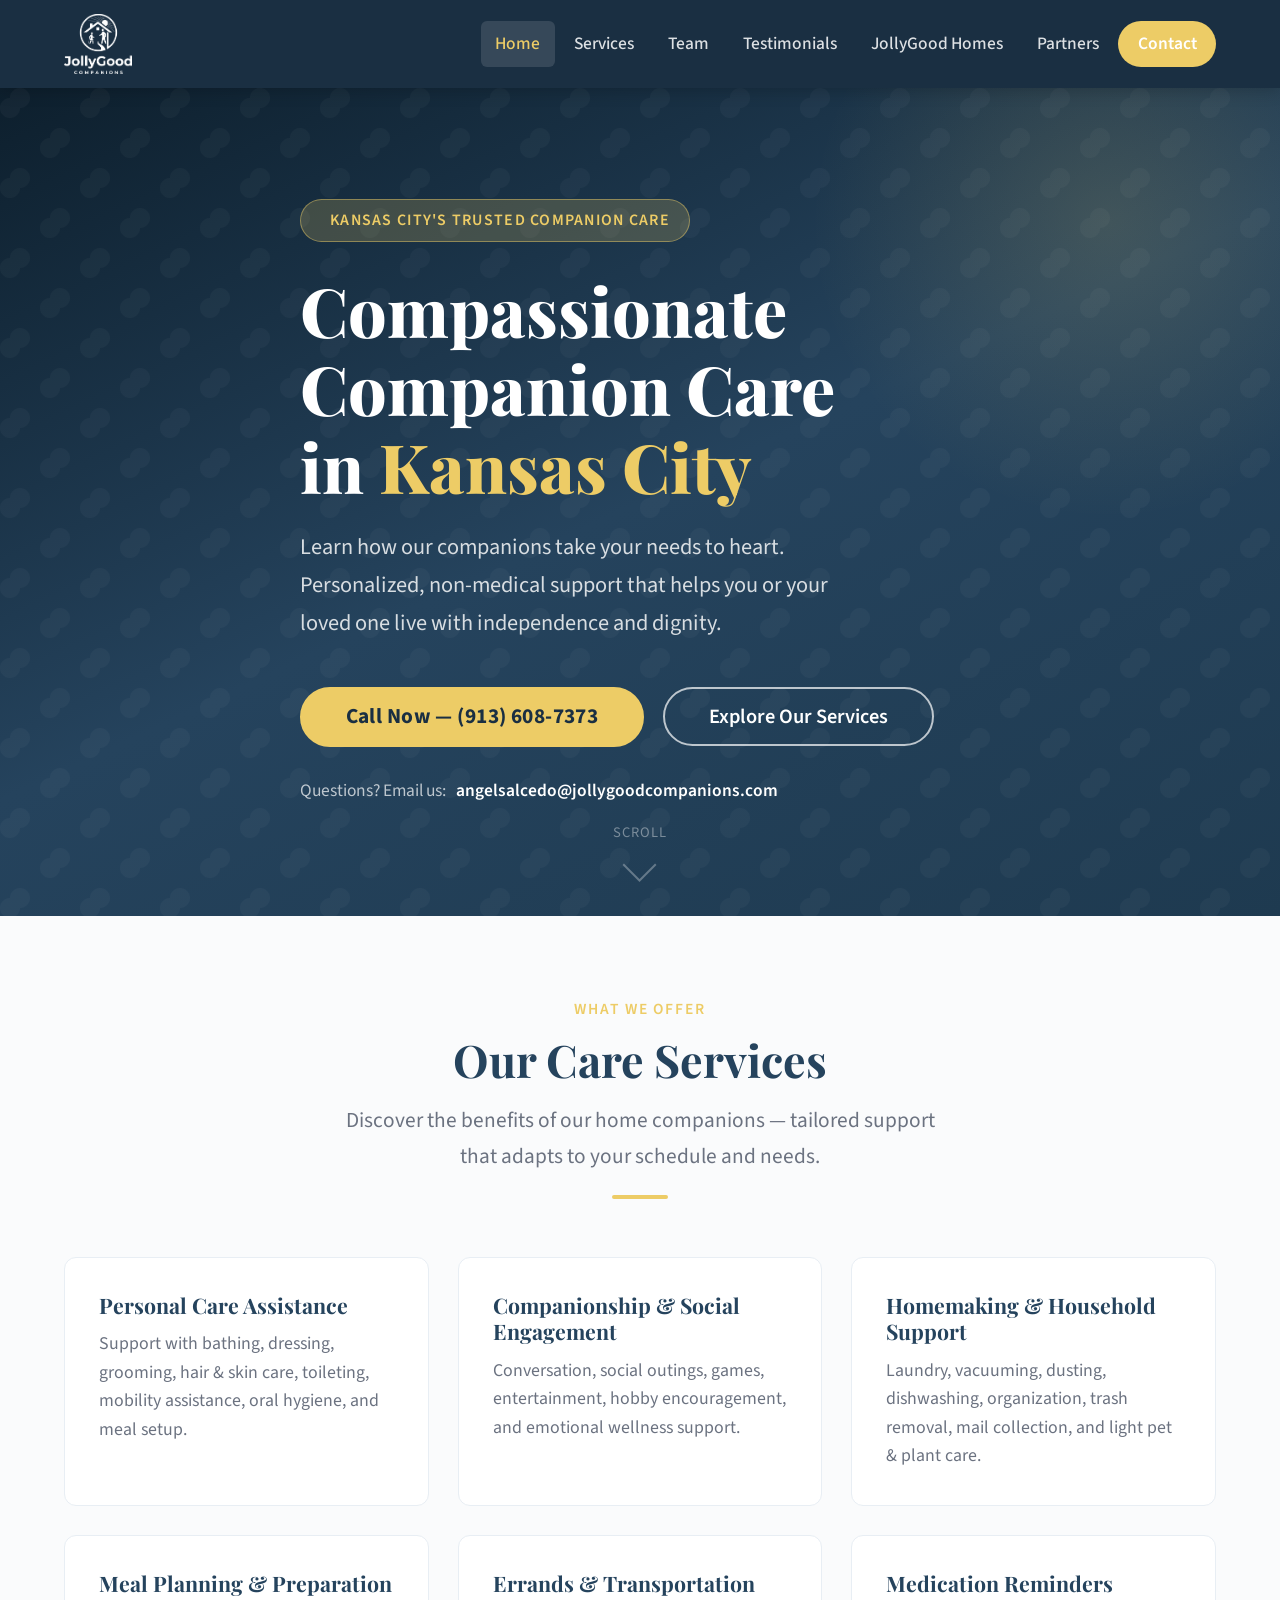
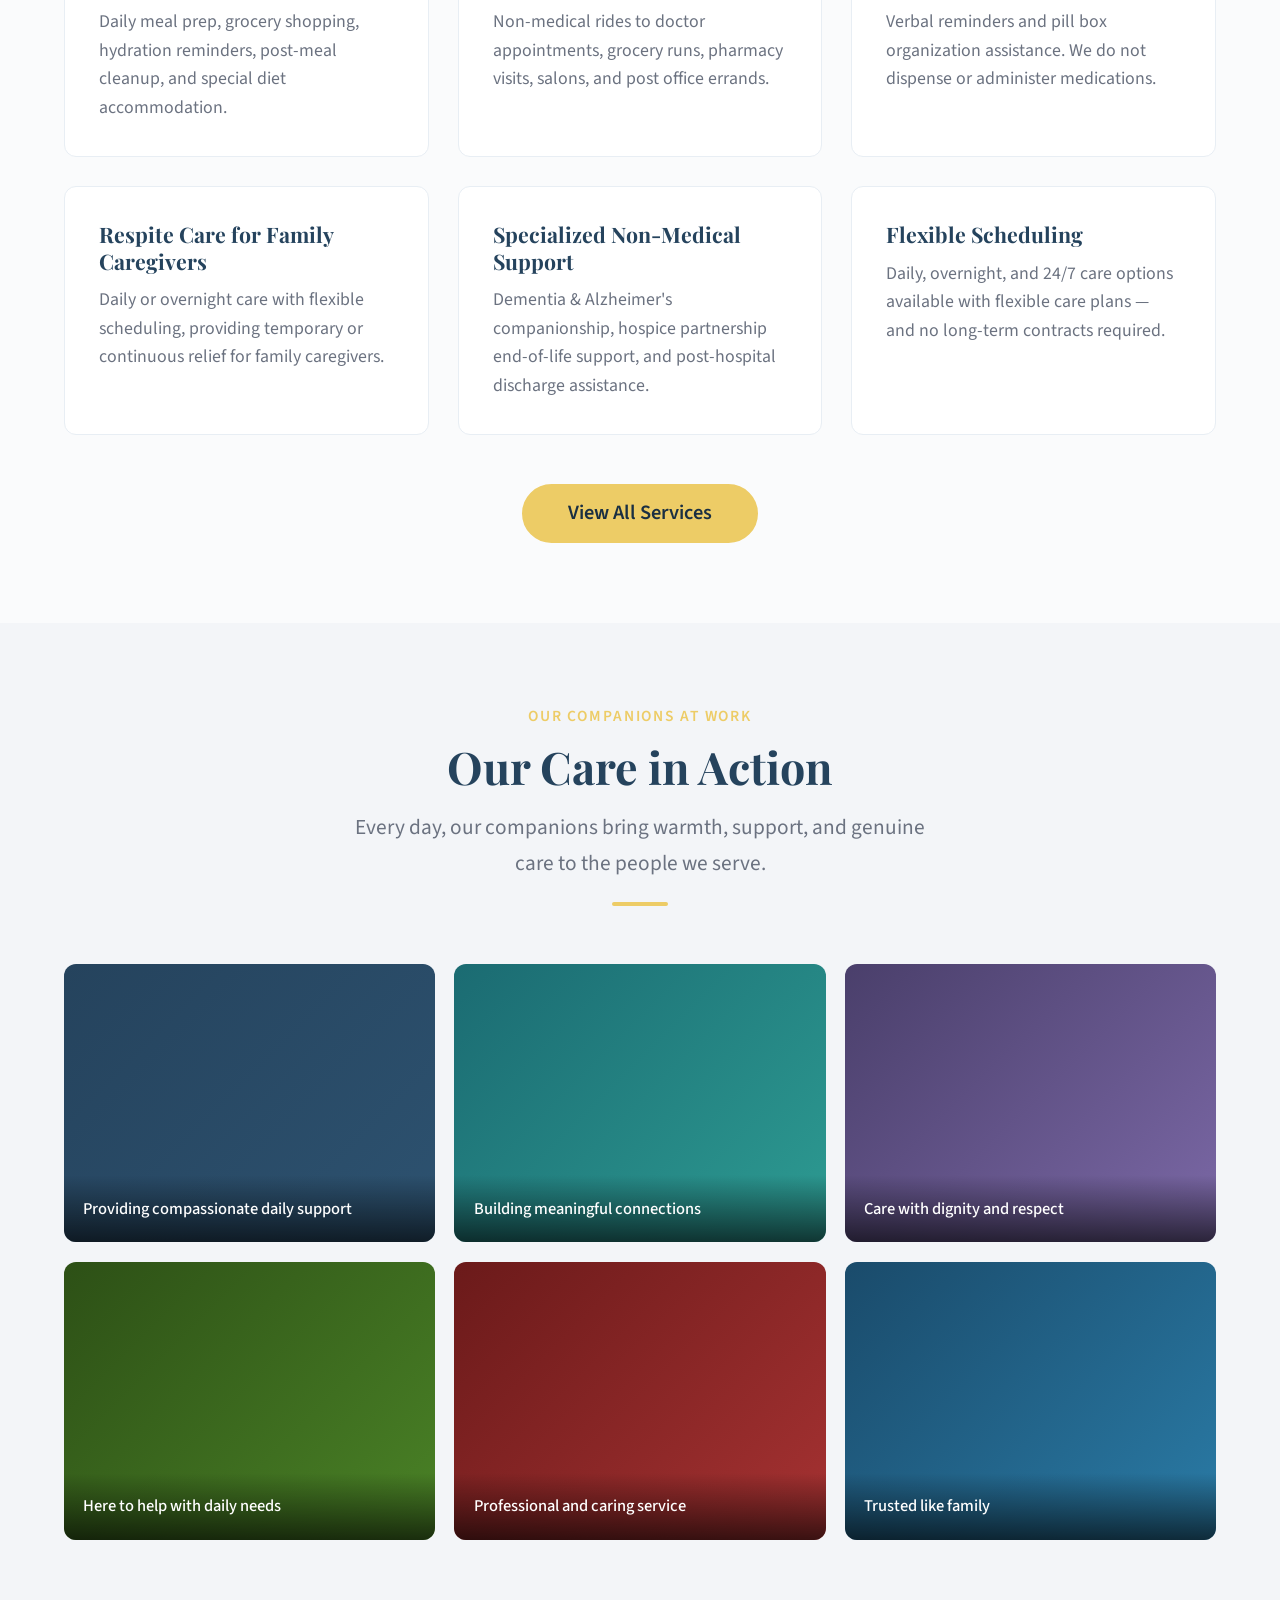
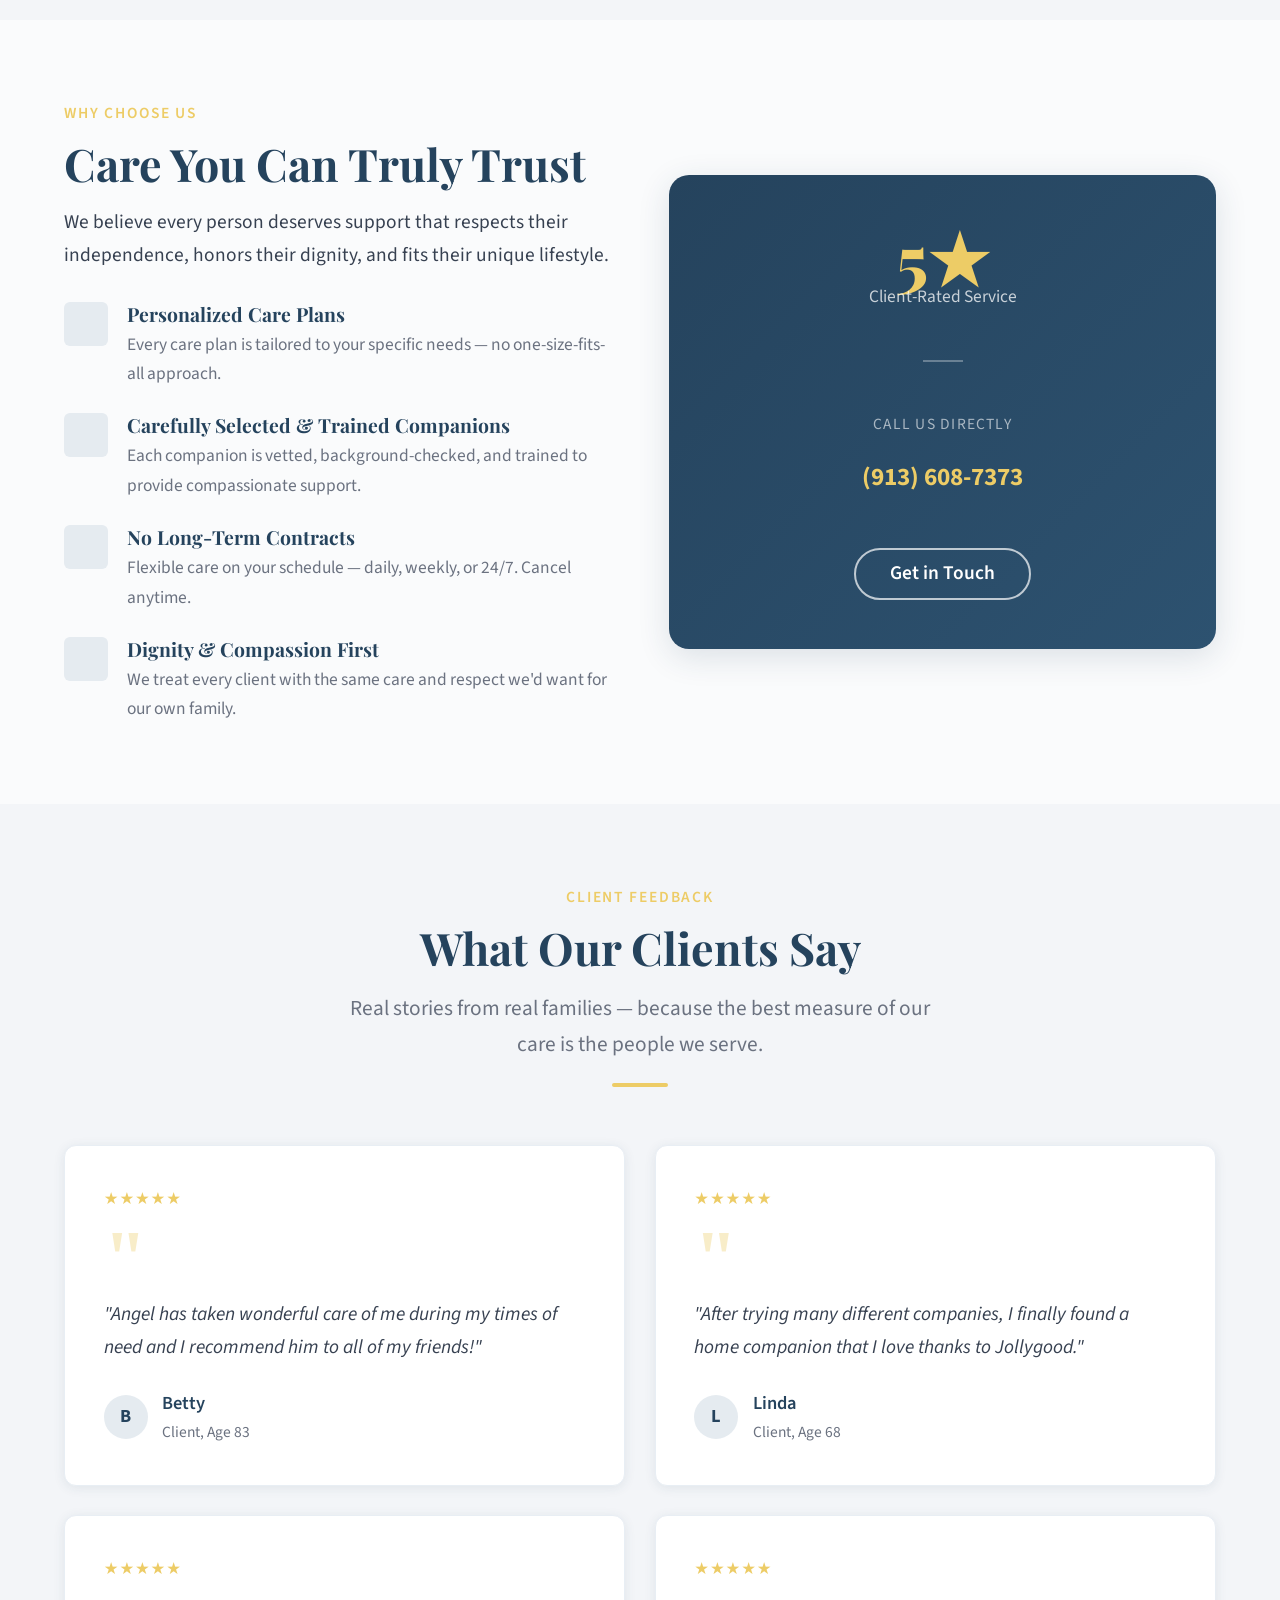
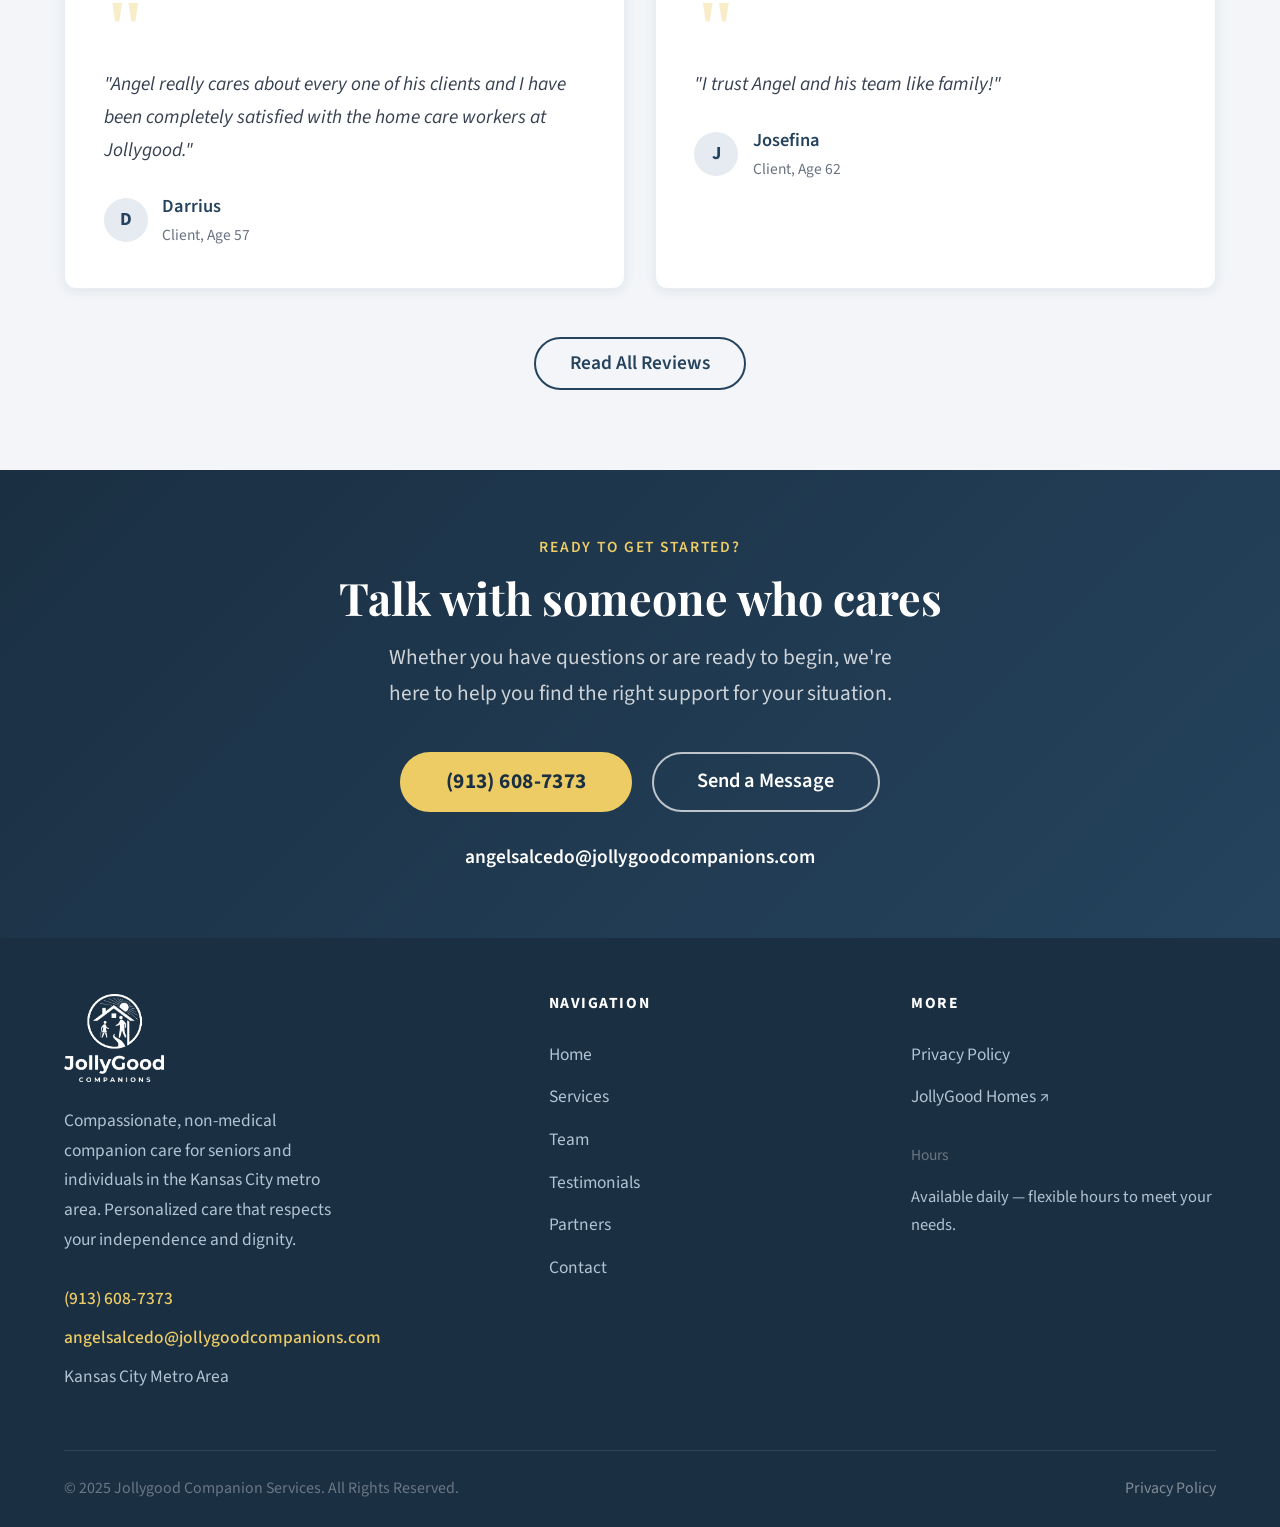
==== index.html @ 103e3adc "Initial website launch Complete static site rebuild for jollygoodcompanions.com - 9 HTML pages (Home" ====
<!DOCTYPE html>
<html lang="en">
<head>
  <meta charset="UTF-8" />
  <meta name="viewport" content="width=device-width, initial-scale=1.0" />
  <title>Jollygood Companions — Compassionate Companion Care in Kansas City</title>
  <meta name="description" content="Jollygood Companions provides compassionate, non-medical companion care services for seniors and individuals in Kansas City. Personal care, companionship, homemaking, transportation, and more." />

  <!-- Favicon -->
  <link rel="icon" href="images/icon.png" type="image/png" />

  <!-- Google Fonts -->
  <link rel="preconnect" href="https://fonts.googleapis.com" />
  <link rel="preconnect" href="https://fonts.gstatic.com" crossorigin />
  <link href="https://fonts.googleapis.com/css2?family=Playfair+Display:wght@600;700;800&family=Source+Sans+3:wght@400;500;600&display=swap" rel="stylesheet" />

  <!-- Global CSS -->
  <link rel="stylesheet" href="css/global.css" />

  <style>
    /* ---- Homepage-specific styles ---- */

    /* Hero */
    .home-hero {
      position: relative;
      min-height: 92vh;
      display: flex;
      align-items: center;
      background: linear-gradient(155deg, #0d1f2d 0%, #25435D 50%, #1e3a50 100%);
      overflow: hidden;
    }

    .home-hero::before {
      content: '';
      position: absolute;
      inset: 0;
      background: url("data:image/svg+xml,%3Csvg width='80' height='80' viewBox='0 0 80 80' xmlns='http://www.w3.org/2000/svg'%3E%3Cg fill='none' fill-rule='evenodd'%3E%3Cg fill='%23ffffff' fill-opacity='0.03'%3E%3Cpath d='M50 50c0-5.523 4.477-10 10-10s10 4.477 10 10-4.477 10-10 10c0 5.523-4.477 10-10 10s-10-4.477-10-10 4.477-10 10-10zM10 10c0-5.523 4.477-10 10-10s10 4.477 10 10-4.477 10-10 10c0 5.523-4.477 10-10 10S0 25.523 0 20s4.477-10 10-10z'/%3E%3C/g%3E%3C/g%3E%3C/svg%3E");
    }

    /* Floating decorative blob */
    .home-hero::after {
      content: '';
      position: absolute;
      top: -20%;
      right: -10%;
      width: 600px;
      height: 600px;
      background: radial-gradient(circle, rgba(237,204,102,0.15) 0%, transparent 70%);
      border-radius: 50%;
      pointer-events: none;
    }

    .hero-content {
      position: relative;
      z-index: 2;
      max-width: 680px;
    }

    .hero-badge {
      display: inline-flex;
      align-items: center;
      gap: 0.5rem;
      background: rgba(237,204,102,0.20);
      border: 1px solid rgba(237,204,102,0.45);
      color: #EDCC66;
      font-size: 0.82rem;
      font-weight: 600;
      letter-spacing: 0.08em;
      text-transform: uppercase;
      padding: 0.35rem 1rem;
      border-radius: 9999px;
      margin-bottom: 1.5rem;
    }

    .hero-content h1 {
      font-size: clamp(2.2rem, 5.5vw, 3.5rem);
      color: #fff;
      font-weight: 800;
      line-height: 1.15;
      margin-bottom: 1.25rem;
    }

    .hero-content h1 em {
      font-style: normal;
      color: #EDCC66;
    }

    .hero-content p {
      font-size: 1.15rem;
      color: rgba(255,255,255,0.82);
      line-height: 1.7;
      margin-bottom: 2.25rem;
      max-width: 540px;
    }

    .hero-actions {
      display: flex;
      flex-wrap: wrap;
      gap: 1rem;
      align-items: center;
    }

    .hero-phone-link {
      display: flex;
      align-items: center;
      gap: 0.5rem;
      color: rgba(255,255,255,0.7);
      font-size: 0.9rem;
    }

    .hero-phone-link a {
      color: #fff;
      font-weight: 600;
    }

    .hero-phone-link a:hover { color: #EDCC66; }

    .hero-scroll-hint {
      position: absolute;
      bottom: 2rem;
      left: 50%;
      transform: translateX(-50%);
      display: flex;
      flex-direction: column;
      align-items: center;
      gap: 0.4rem;
      color: rgba(255,255,255,0.4);
      font-size: 0.75rem;
      letter-spacing: 0.08em;
      text-transform: uppercase;
    }

    .hero-scroll-hint .arrow {
      width: 24px;
      height: 24px;
      border-right: 2px solid rgba(255,255,255,0.3);
      border-bottom: 2px solid rgba(255,255,255,0.3);
      transform: rotate(45deg);
      animation: bounce 2s infinite;
    }

    @keyframes bounce {
      0%, 100% { transform: rotate(45deg) translateY(0); }
      50% { transform: rotate(45deg) translateY(5px); }
    }

    /* Services section */
    .home-services { background: var(--color-bg); }

    /* Gallery */
    .home-gallery { background: var(--color-surface-alt); }

    /* Why choose */
    .why-choose-grid {
      display: grid;
      grid-template-columns: 1fr 1fr;
      gap: 3rem;
      align-items: center;
    }

    .why-choose-list {
      display: flex;
      flex-direction: column;
      gap: 1.25rem;
      margin-top: 1.5rem;
    }

    .why-item {
      display: flex;
      gap: 1rem;
      align-items: flex-start;
    }

    .why-icon {
      width: 44px;
      height: 44px;
      background: var(--color-primary-light);
      color: var(--color-primary);
      border-radius: var(--radius-sm);
      display: flex;
      align-items: center;
      justify-content: center;
      font-size: 1.3rem;
      flex-shrink: 0;
    }

    .why-text h4 {
      font-size: 1rem;
      margin-bottom: 0.2rem;
      color: var(--color-text-dark);
    }

    .why-text p {
      font-size: 0.9rem;
      color: var(--color-text-muted);
      margin: 0;
    }

    .why-visual {
      background: linear-gradient(135deg, var(--color-primary) 0%, var(--color-primary-mid) 100%);
      border-radius: var(--radius-lg);
      min-height: 380px;
      display: flex;
      align-items: center;
      justify-content: center;
      flex-direction: column;
      gap: 1rem;
      padding: 2.5rem;
      text-align: center;
      color: #fff;
      box-shadow: var(--shadow-lg);
    }

    .why-visual .why-stat {
      font-family: var(--font-heading);
      font-size: 3.5rem;
      font-weight: 800;
      color: var(--color-accent);
      line-height: 1;
    }

    .why-visual .why-stat-label {
      font-size: 0.9rem;
      color: rgba(255,255,255,0.75);
      margin-top: -0.5rem;
      margin-bottom: 1.5rem;
    }

    .why-visual .divider-light {
      width: 40px;
      height: 2px;
      background: rgba(255,255,255,0.3);
      margin: 0 auto;
    }

    .why-visual .phone-big {
      font-size: 1.3rem;
      font-weight: 700;
      color: #fff;
      margin-top: 1rem;
    }

    .why-visual .phone-label {
      font-size: 0.8rem;
      color: rgba(255,255,255,0.6);
      text-transform: uppercase;
      letter-spacing: 0.08em;
    }

    /* Testimonials */
    .home-testimonials { background: var(--color-surface-alt); }

    /* Fade-in animation */
    .fade-in {
      opacity: 0;
      transform: translateY(20px);
      transition: opacity 0.5s ease, transform 0.5s ease;
    }
    .fade-in.in-view {
      opacity: 1;
      transform: none;
    }

    @media (max-width: 768px) {
      .home-hero { min-height: 100svh; }
      .why-choose-grid { grid-template-columns: 1fr; }
      .why-visual { min-height: auto; }
    }
  </style>

  <!-- Structured Data — helps Google understand the business for local search -->
  <script type="application/ld+json">
  {
    "@context": "https://schema.org",
    "@type": "LocalBusiness",
    "name": "Jollygood Companion Services",
    "description": "Compassionate, non-medical companion care for seniors and individuals in the Kansas City metro area.",
    "url": "https://jollygoodcompanions.com",
    "logo": "https://jollygoodcompanions.com/images/icon.png",
    "image": "https://jollygoodcompanions.com/images/icon.png",
    "telephone": "+1-913-608-7373",
    "email": "angelsalcedo@jollygoodcompanions.com",
    "areaServed": {
      "@type": "GeoCircle",
      "geoMidpoint": {
        "@type": "GeoCoordinates",
        "latitude": 39.0997,
        "longitude": -94.5786
      },
      "geoRadius": "80467"
    },
    "openingHoursSpecification": [
      {
        "@type": "OpeningHoursSpecification",
        "dayOfWeek": ["Monday","Tuesday","Wednesday","Thursday","Friday"],
        "opens": "08:00",
        "closes": "17:00"
      }
    ],
    "priceRange": "$$",
    "knowsAbout": [
      "Companion Care",
      "Senior Care",
      "Non-Medical Home Care",
      "Respite Care",
      "Dementia Companionship",
      "Overnight Care"
    ]
  }
  </script>

  <!-- =====================================================================
       ANALYTICS — Replace placeholder IDs before going live
       ===================================================================== -->

  <!-- Google Analytics 4 — replace G-XXXXXXXXXX (twice) with your Measurement ID
       Get it at: analytics.google.com → Admin → Data Streams → your web stream -->
  <script async src="https://www.googletagmanager.com/gtag/js?id=G-XXXXXXXXXX"></script>
  <script>
    window.dataLayer = window.dataLayer || [];
    function gtag(){dataLayer.push(arguments);}
    gtag('js', new Date());
    gtag('config', 'G-XXXXXXXXXX');
  </script>

  <!-- Meta Pixel — replace XXXXXXXXXXXXXXX (twice) with your Pixel ID
       Get it at: business.facebook.com → Events Manager → Pixels → Create -->
  <script>
  !function(f,b,e,v,n,t,s){if(f.fbq)return;n=f.fbq=function(){n.callMethod?
  n.callMethod.apply(n,arguments):n.queue.push(arguments)};if(!f._fbq)f._fbq=n;
  n.push=n;n.loaded=!0;n.version='2.0';n.queue=[];t=b.createElement(e);t.async=!0;
  t.src=v;s=b.getElementsByTagName(e)[0];s.parentNode.insertBefore(t,s)}(window,
  document,'script','https://connect.facebook.net/en_US/fbevents.js');
  fbq('init', 'XXXXXXXXXXXXXXX');
  fbq('track', 'PageView');
  </script>
  <noscript><img height="1" width="1" style="display:none"
    src="https://www.facebook.com/tr?id=XXXXXXXXXXXXXXX&ev=PageView&noscript=1"/></noscript>
</head>

<body>

  <!-- =====================================================================
       NAVIGATION
       ===================================================================== -->
  <header class="site-header" role="banner">
    <div class="nav-inner">
      <a href="index.html" class="nav-logo" aria-label="Jollygood Companions — Home">
        <img src="images/logo-white.png" alt="Jollygood Companions" class="nav-logo-img" />
      </a>

      <nav class="nav-links" aria-label="Main navigation">
        <a href="index.html" class="active">Home</a>
        <a href="services.html">Services</a>
        <a href="team.html">Team</a>
        <a href="testimonials.html">Testimonials</a>
        <a href="https://www.jollygoodhomes.com" target="_blank" rel="noopener">JollyGood Homes</a>
        <a href="partners.html">Partners</a>
        <a href="contact.html" class="nav-cta">Contact</a>
      </nav>

      <button class="nav-hamburger" id="nav-hamburger" aria-label="Open menu" aria-expanded="false">
        <span></span>
        <span></span>
        <span></span>
      </button>
    </div>
  </header>

  <!-- Mobile Nav -->
  <nav class="nav-mobile" id="nav-mobile" aria-label="Mobile navigation">
    <a href="index.html" class="active">Home</a>
    <a href="services.html">Services</a>
    <a href="team.html">Team</a>
    <a href="testimonials.html">Testimonials</a>
    <a href="https://www.jollygoodhomes.com" target="_blank" rel="noopener">JollyGood Homes ↗</a>
    <a href="partners.html">Partners</a>
    <a href="contact.html">Contact</a>
  </nav>

  <main id="main-content">

    <!-- ===================================================================
         HERO
         =================================================================== -->
    <section class="home-hero" aria-label="Hero">
      <div class="container">
        <div class="hero-content">
          <div class="hero-badge">
            <span></span> Kansas City's Trusted Companion Care
          </div>
          <h1>Compassionate Companion Care<br>in <em>Kansas City</em></h1>
          <p>Learn how our companions take your needs to heart. Personalized, non-medical support that helps you or your loved one live with independence and dignity.</p>
          <div class="hero-actions">
            <a href="tel:9136087373" class="btn btn-phone btn-lg">
               Call Now — (913) 608-7373
            </a>
            <a href="services.html" class="btn btn-outline-white btn-lg">
              Explore Our Services
            </a>
          </div>
          <div class="hero-phone-link" style="margin-top:1.5rem;">
            <span>Questions? Email us:</span>
            <a href="mailto:angelsalcedo@jollygoodcompanions.com">angelsalcedo@jollygoodcompanions.com</a>
          </div>
        </div>
      </div>
      <div class="hero-scroll-hint" aria-hidden="true">
        <span>Scroll</span>
        <div class="arrow"></div>
      </div>
    </section>

    <!-- ===================================================================
         SERVICES OVERVIEW
         =================================================================== -->
    <section class="section home-services" aria-labelledby="services-heading">
      <div class="container">
        <div class="text-center section-title-block center fade-in">
          <span class="section-label">What We Offer</span>
          <h2 id="services-heading" class="section-title">Our Care Services</h2>
          <p class="section-subtitle">Discover the benefits of our home companions — tailored support that adapts to your schedule and needs.</p>
        </div>

        <div class="service-grid">
          <div class="service-card fade-in">
            <h3>Personal Care Assistance</h3>
            <p>Support with bathing, dressing, grooming, hair &amp; skin care, toileting, mobility assistance, oral hygiene, and meal setup.</p>
          </div>
          <div class="service-card fade-in">
            <h3>Companionship &amp; Social Engagement</h3>
            <p>Conversation, social outings, games, entertainment, hobby encouragement, and emotional wellness support.</p>
          </div>
          <div class="service-card fade-in">
            <h3>Homemaking &amp; Household Support</h3>
            <p>Laundry, vacuuming, dusting, dishwashing, organization, trash removal, mail collection, and light pet &amp; plant care.</p>
          </div>
          <div class="service-card fade-in">
            <h3>Meal Planning &amp; Preparation</h3>
            <p>Daily meal prep, grocery shopping, hydration reminders, post-meal cleanup, and special diet accommodation.</p>
          </div>
          <div class="service-card fade-in">
            <h3>Errands &amp; Transportation</h3>
            <p>Non-medical rides to doctor appointments, grocery runs, pharmacy visits, salons, and post office errands.</p>
          </div>
          <div class="service-card fade-in">
            <h3>Medication Reminders</h3>
            <p>Verbal reminders and pill box organization assistance. We do not dispense or administer medications.</p>
          </div>
          <div class="service-card fade-in">
            <h3>Respite Care for Family Caregivers</h3>
            <p>Daily or overnight care with flexible scheduling, providing temporary or continuous relief for family caregivers.</p>
          </div>
          <div class="service-card fade-in">
            <h3>Specialized Non-Medical Support</h3>
            <p>Dementia &amp; Alzheimer's companionship, hospice partnership end-of-life support, and post-hospital discharge assistance.</p>
          </div>
          <div class="service-card fade-in">
            <h3>Flexible Scheduling</h3>
            <p>Daily, overnight, and 24/7 care options available with flexible care plans — and no long-term contracts required.</p>
          </div>
        </div>

        <div class="text-center" style="margin-top:2.5rem;">
          <a href="services.html" class="btn btn-primary btn-lg">View All Services</a>
        </div>
      </div>
    </section>

    <!-- ===================================================================
         CARE IN ACTION GALLERY
         =================================================================== -->
    <section class="section home-gallery section-alt" aria-labelledby="gallery-heading">
      <div class="container">
        <div class="text-center section-title-block center fade-in">
          <span class="section-label">Our Companions at Work</span>
          <h2 id="gallery-heading" class="section-title">Our Care in Action</h2>
          <p class="section-subtitle">Every day, our companions bring warmth, support, and genuine care to the people we serve.</p>
        </div>

        <div class="gallery-grid">
          <div class="gallery-item fade-in">
            <div class="gallery-item-inner" aria-hidden="true"></div>
            <div class="gallery-caption">Providing compassionate daily support</div>
          </div>
          <div class="gallery-item fade-in">
            <div class="gallery-item-inner" aria-hidden="true"></div>
            <div class="gallery-caption">Building meaningful connections</div>
          </div>
          <div class="gallery-item fade-in">
            <div class="gallery-item-inner" aria-hidden="true"></div>
            <div class="gallery-caption">Care with dignity and respect</div>
          </div>
          <div class="gallery-item fade-in">
            <div class="gallery-item-inner" aria-hidden="true"></div>
            <div class="gallery-caption">Here to help with daily needs</div>
          </div>
          <div class="gallery-item fade-in">
            <div class="gallery-item-inner" aria-hidden="true"></div>
            <div class="gallery-caption">Professional and caring service</div>
          </div>
          <div class="gallery-item fade-in">
            <div class="gallery-item-inner" aria-hidden="true"></div>
            <div class="gallery-caption">Trusted like family</div>
          </div>
        </div>
      </div>
    </section>

    <!-- ===================================================================
         WHY CHOOSE JOLLYGOOD
         =================================================================== -->
    <section class="section" aria-labelledby="why-heading">
      <div class="container">
        <div class="why-choose-grid">
          <div class="fade-in">
            <span class="section-label">Why Choose Us</span>
            <h2 id="why-heading" class="section-title">Care You Can Truly Trust</h2>
            <p>We believe every person deserves support that respects their independence, honors their dignity, and fits their unique lifestyle.</p>
            <div class="why-choose-list">
              <div class="why-item">
                <div class="why-icon" aria-hidden="true"></div>
                <div class="why-text">
                  <h4>Personalized Care Plans</h4>
                  <p>Every care plan is tailored to your specific needs — no one-size-fits-all approach.</p>
                </div>
              </div>
              <div class="why-item">
                <div class="why-icon" aria-hidden="true"></div>
                <div class="why-text">
                  <h4>Carefully Selected &amp; Trained Companions</h4>
                  <p>Each companion is vetted, background-checked, and trained to provide compassionate support.</p>
                </div>
              </div>
              <div class="why-item">
                <div class="why-icon" aria-hidden="true"></div>
                <div class="why-text">
                  <h4>No Long-Term Contracts</h4>
                  <p>Flexible care on your schedule — daily, weekly, or 24/7. Cancel anytime.</p>
                </div>
              </div>
              <div class="why-item">
                <div class="why-icon" aria-hidden="true"></div>
                <div class="why-text">
                  <h4>Dignity &amp; Compassion First</h4>
                  <p>We treat every client with the same care and respect we'd want for our own family.</p>
                </div>
              </div>
            </div>
          </div>
          <div class="why-visual fade-in" aria-label="Contact us today">
            <div>
              <div class="why-stat">5★</div>
              <p class="why-stat-label">Client-Rated Service</p>
            </div>
            <div class="divider-light"></div>
            <div style="margin-top:1.5rem;">
              <p class="phone-label">Call Us Directly</p>
              <div class="phone-big">
                <a href="tel:9136087373" style="color:var(--color-accent); text-decoration:none;">(913) 608-7373</a>
              </div>
            </div>
            <div style="margin-top:1.5rem;">
              <a href="contact.html" class="btn btn-outline-white">Get in Touch</a>
            </div>
          </div>
        </div>
      </div>
    </section>

    <!-- ===================================================================
         TESTIMONIALS
         =================================================================== -->
    <section class="section home-testimonials" aria-labelledby="testimonials-heading">
      <div class="container">
        <div class="text-center section-title-block center fade-in">
          <span class="section-label">Client Feedback</span>
          <h2 id="testimonials-heading" class="section-title">What Our Clients Say</h2>
          <p class="section-subtitle">Real stories from real families — because the best measure of our care is the people we serve.</p>
        </div>

        <div class="testimonial-grid">
          <div class="testimonial-card fade-in">
            <span class="stars" aria-label="5 stars">★★★★★</span>
            <span class="quote-mark" aria-hidden="true">"</span>
            <blockquote>"Angel has taken wonderful care of me during my times of need and I recommend him to all of my friends!"</blockquote>
            <div class="testimonial-author">
              <div class="testimonial-avatar" aria-hidden="true">B</div>
              <div>
                <span class="testimonial-name">Betty</span>
                <span class="testimonial-detail">Client, Age 83</span>
              </div>
            </div>
          </div>

          <div class="testimonial-card fade-in">
            <span class="stars" aria-label="5 stars">★★★★★</span>
            <span class="quote-mark" aria-hidden="true">"</span>
            <blockquote>"After trying many different companies, I finally found a home companion that I love thanks to Jollygood."</blockquote>
            <div class="testimonial-author">
              <div class="testimonial-avatar" aria-hidden="true">L</div>
              <div>
                <span class="testimonial-name">Linda</span>
                <span class="testimonial-detail">Client, Age 68</span>
              </div>
            </div>
          </div>

          <div class="testimonial-card fade-in">
            <span class="stars" aria-label="5 stars">★★★★★</span>
            <span class="quote-mark" aria-hidden="true">"</span>
            <blockquote>"Angel really cares about every one of his clients and I have been completely satisfied with the home care workers at Jollygood."</blockquote>
            <div class="testimonial-author">
              <div class="testimonial-avatar" aria-hidden="true">D</div>
              <div>
                <span class="testimonial-name">Darrius</span>
                <span class="testimonial-detail">Client, Age 57</span>
              </div>
            </div>
          </div>

          <div class="testimonial-card fade-in">
            <span class="stars" aria-label="5 stars">★★★★★</span>
            <span class="quote-mark" aria-hidden="true">"</span>
            <blockquote>"I trust Angel and his team like family!"</blockquote>
            <div class="testimonial-author">
              <div class="testimonial-avatar" aria-hidden="true">J</div>
              <div>
                <span class="testimonial-name">Josefina</span>
                <span class="testimonial-detail">Client, Age 62</span>
              </div>
            </div>
          </div>
        </div>

        <div class="text-center" style="margin-top:2.5rem;">
          <a href="testimonials.html" class="btn btn-outline">Read All Reviews</a>
        </div>
      </div>
    </section>

    <!-- ===================================================================
         CTA STRIP
         =================================================================== -->
    <section class="cta-strip" aria-label="Contact call-to-action">
      <div class="container">
        <span class="section-label" style="color:var(--color-accent);">Ready to Get Started?</span>
        <h2>Talk with someone who cares</h2>
        <p>Whether you have questions or are ready to begin, we're here to help you find the right support for your situation.</p>
        <div class="btn-group">
          <a href="tel:9136087373" class="btn btn-phone btn-lg">(913) 608-7373</a>
          <a href="contact.html" class="btn btn-outline-white btn-lg">Send a Message</a>
        </div>
        <div style="margin-top:1.5rem;">
          <div class="contact-info-block">
            <div class="contact-info-item">
              <a href="mailto:angelsalcedo@jollygoodcompanions.com">angelsalcedo@jollygoodcompanions.com</a>
            </div>
          </div>
        </div>
      </div>
    </section>

  </main>

  <!-- =====================================================================
       FOOTER
       ===================================================================== -->
  <footer class="site-footer" role="contentinfo">
    <div class="container">
      <div class="footer-grid">
        <div class="footer-brand">
          <a href="index.html" class="footer-logo" aria-label="Jollygood Companions — Home">
            <img src="images/logo-white.png" alt="Jollygood Companions" class="footer-logo-img" />
          </a>
          <p>Compassionate, non-medical companion care for seniors and individuals in the Kansas City metro area. Personalized care that respects your independence and dignity.</p>
          <ul class="footer-contact-list" aria-label="Contact information">
            <li>
                            <a href="tel:9136087373">(913) 608-7373</a>
            </li>
            <li>
                            <a href="mailto:angelsalcedo@jollygoodcompanions.com">angelsalcedo@jollygoodcompanions.com</a>
            </li>
            <li>
                            <span style="color:var(--color-footer-text);">Kansas City Metro Area</span>
            </li>
          </ul>
        </div>

        <div class="footer-col">
          <h4>Navigation</h4>
          <ul class="footer-nav-list" aria-label="Site pages">
            <li><a href="index.html">Home</a></li>
            <li><a href="services.html">Services</a></li>
            <li><a href="team.html">Team</a></li>
            <li><a href="testimonials.html">Testimonials</a></li>
            <li><a href="partners.html">Partners</a></li>
            <li><a href="contact.html">Contact</a></li>
          </ul>
        </div>

        <div class="footer-col">
          <h4>More</h4>
          <ul class="footer-nav-list">
            <li><a href="privacy-policy.html">Privacy Policy</a></li>
            <li><a href="https://www.jollygoodhomes.com" target="_blank" rel="noopener">JollyGood Homes ↗</a></li>
          </ul>
          <div style="margin-top:1.5rem;">
            <p style="color:rgba(255,255,255,0.35); font-size:0.8rem; margin-bottom:0.75rem;">Hours</p>
            <p style="color:var(--color-footer-text); font-size:0.85rem; margin:0;">Available daily — flexible hours to meet your needs.</p>
          </div>
        </div>
      </div>

      <div class="footer-bottom">
        <p>© 2025 Jollygood Companion Services. All Rights Reserved.</p>
        <a href="privacy-policy.html">Privacy Policy</a>
      </div>
    </div>
  </footer>

  <!-- Back to Top -->
  <button class="back-to-top" id="back-to-top" aria-label="Back to top">↑</button>

  <!-- Main JS -->
  <script src="js/main.js"></script>
</body>
</html>
---- css/global.css ----
/* ==========================================================================
   Jollygood Companions — Global Stylesheet
   ========================================================================== */

/* --------------------------------------------------------------------------
   Google Fonts Import
   -------------------------------------------------------------------------- */
@import url('https://fonts.googleapis.com/css2?family=Playfair+Display:wght@600;700;800&family=Source+Sans+3:wght@400;500;600&display=swap');

/* --------------------------------------------------------------------------
   CSS Custom Properties (Brand Variables)
   -------------------------------------------------------------------------- */
:root {
  /* Brand Colors — Jolly Good official palette */
  --color-primary:       #25435D;   /* Brand navy   — R:37 G:67 B:93  */
  --color-primary-dark:  #1a2f42;   /* Darker navy  — header & footer  */
  --color-primary-mid:   #2d5270;   /* Mid navy     — hover states      */
  --color-primary-light: #E5EBF0;   /* Light navy tint                  */
  --color-accent:        #EDCC66;   /* Brand gold   — R:237 G:204 B:102 */
  --color-accent-hover:  #D4B347;   /* Darker gold  — hover             */
  --color-accent-dark:   #B09820;   /* Dark gold    — text on light bg  */

  /* Neutral Palette */
  --color-bg:            #FAFBFC;
  --color-surface:       #FFFFFF;
  --color-surface-alt:   #F3F5F8;
  --color-border:        #D8E2EB;
  --color-border-light:  #E8EEF4;

  /* Text */
  --color-text-dark:     #25435D;   /* Brand navy for headings */
  --color-text-body:     #374151;
  --color-text-muted:    #6B7280;
  --color-text-light:    #9CA3AF;
  --color-text-white:    #FFFFFF;

  /* Footer */
  --color-footer-bg:     #1a2f42;
  --color-footer-text:   #B0C4D4;
  --color-footer-link:   #EDCC66;

  /* Typography */
  --font-heading: 'Playfair Display', Georgia, 'Times New Roman', serif;
  --font-body:    'Source Sans 3', 'Segoe UI', system-ui, sans-serif;

  /* Layout */
  --container-max:     1200px;
  --container-padding: 0 24px;
  --section-gap:       80px;
  --section-gap-sm:    48px;

  /* Shadows */
  --shadow-xs: 0 1px 3px rgba(37, 67, 93, 0.08);
  --shadow-sm: 0 2px 8px rgba(37, 67, 93, 0.10);
  --shadow-md: 0 4px 16px rgba(37, 67, 93, 0.12);
  --shadow-lg: 0 8px 32px rgba(37, 67, 93, 0.14);
  --shadow-card: 0 2px 12px rgba(37, 67, 93, 0.09);

  /* Radius */
  --radius-sm:   6px;
  --radius-md:   12px;
  --radius-lg:   20px;
  --radius-full: 9999px;

  /* Transitions */
  --transition: 0.22s ease;
  --transition-slow: 0.4s ease;

  /* Nav */
  --nav-height: 88px;  /* +21% total from 72px (two ×1.1 passes) */
}

/* --------------------------------------------------------------------------
   Reset & Base
   -------------------------------------------------------------------------- */
*, *::before, *::after {
  box-sizing: border-box;
  margin: 0;
  padding: 0;
}

html {
  font-size: 19.4px;  /* +21% total from base 16px (two ×1.1 passes) */
  scroll-behavior: smooth;
  -webkit-text-size-adjust: 100%;
}

body {
  font-family: var(--font-body);
  font-size: 1rem;
  line-height: 1.7;
  color: var(--color-text-body);
  background-color: var(--color-bg);
  min-height: 100vh;
}

img {
  max-width: 100%;
  height: auto;
  display: block;
}

a {
  color: var(--color-primary-mid);
  text-decoration: none;
  transition: color var(--transition);
}

a:hover {
  color: var(--color-primary);
}

ul, ol {
  list-style: none;
}

button {
  font-family: var(--font-body);
  cursor: pointer;
  border: none;
  background: none;
}

input, textarea, select {
  font-family: var(--font-body);
  font-size: 1rem;
}

/* --------------------------------------------------------------------------
   Typography Scale
   -------------------------------------------------------------------------- */
h1, h2, h3, h4, h5, h6 {
  font-family: var(--font-heading);
  color: var(--color-text-dark);
  line-height: 1.25;
  font-weight: 700;
}

h1 { font-size: clamp(2rem, 5vw, 3.25rem); }
h2 { font-size: clamp(1.6rem, 3.5vw, 2.5rem); }
h3 { font-size: clamp(1.25rem, 2.5vw, 1.65rem); }
h4 { font-size: 1.2rem; }
h5 { font-size: 1.05rem; }

p { margin-bottom: 1rem; }
p:last-child { margin-bottom: 0; }

/* --------------------------------------------------------------------------
   Layout Utilities
   -------------------------------------------------------------------------- */
.container {
  max-width: var(--container-max);
  margin: 0 auto;
  padding: var(--container-padding);
}

.section {
  padding: var(--section-gap) 0;
}

.section-sm {
  padding: var(--section-gap-sm) 0;
}

.section-alt {
  background-color: var(--color-surface-alt);
}

.section-dark {
  background-color: var(--color-primary);
  color: var(--color-text-white);
}

.section-dark h1,
.section-dark h2,
.section-dark h3,
.section-dark h4 {
  color: var(--color-text-white);
}

.section-dark p {
  color: rgba(255,255,255,0.85);
}

.text-center { text-align: center; }
.text-left   { text-align: left; }

.section-label {
  font-family: var(--font-body);
  font-size: 0.8rem;
  font-weight: 600;
  letter-spacing: 0.12em;
  text-transform: uppercase;
  color: var(--color-accent);
  display: block;
  margin-bottom: 0.5rem;
}

.section-dark .section-label {
  color: var(--color-accent);
}

.section-title {
  margin-bottom: 0.75rem;
}

.section-subtitle {
  font-size: 1.1rem;
  color: var(--color-text-muted);
  max-width: 600px;
  margin: 0 auto 3rem;
}

.section-dark .section-subtitle {
  color: rgba(255,255,255,0.75);
}

/* Divider accent under section headings */
.section-title-block {
  margin-bottom: 3rem;
}

.section-title-block::after {
  content: '';
  display: block;
  width: 56px;
  height: 4px;
  background: var(--color-accent);
  border-radius: var(--radius-full);
  margin-top: 1rem;
}

.section-title-block.center::after {
  margin-left: auto;
  margin-right: auto;
}

/* --------------------------------------------------------------------------
   Buttons
   -------------------------------------------------------------------------- */
.btn {
  display: inline-flex;
  align-items: center;
  gap: 0.5rem;
  padding: 0.75rem 1.75rem;
  border-radius: var(--radius-full);
  font-family: var(--font-body);
  font-size: 1rem;
  font-weight: 600;
  line-height: 1;
  cursor: pointer;
  border: 2px solid transparent;
  transition: all var(--transition);
  text-decoration: none;
  white-space: nowrap;
}

.btn-primary {
  background-color: var(--color-accent);
  color: var(--color-primary-dark);   /* Navy on gold — 7:1 contrast ratio */
  border-color: var(--color-accent);
}

.btn-primary:hover {
  background-color: var(--color-accent-hover);
  border-color: var(--color-accent-hover);
  color: var(--color-primary-dark);
  transform: translateY(-2px);
  box-shadow: var(--shadow-md);
}

.btn-outline {
  background-color: transparent;
  color: var(--color-primary);
  border-color: var(--color-primary);
}

.btn-outline:hover {
  background-color: var(--color-primary);
  color: #fff;
  transform: translateY(-2px);
}

.btn-outline-white {
  background-color: transparent;
  color: #fff;
  border-color: rgba(255,255,255,0.7);
}

.btn-outline-white:hover {
  background-color: rgba(255,255,255,0.15);
  border-color: #fff;
  color: #fff;
  transform: translateY(-2px);
}

.btn-white {
  background-color: #fff;
  color: var(--color-primary);
  border-color: #fff;
}

.btn-white:hover {
  background-color: var(--color-primary-light);
  color: var(--color-primary-dark);
  transform: translateY(-2px);
}

.btn-lg {
  padding: 0.9rem 2.25rem;
  font-size: 1.05rem;
}

.btn-phone {
  background-color: var(--color-accent);
  color: var(--color-primary-dark);   /* Navy on gold — high contrast */
  border-color: var(--color-accent);
  font-size: 1.1rem;
  font-weight: 700;
  letter-spacing: 0.02em;
}

.btn-phone:hover {
  background-color: var(--color-accent-hover);
  border-color: var(--color-accent-hover);
  color: var(--color-primary-dark);
  transform: translateY(-2px);
  box-shadow: var(--shadow-md);
}

/* --------------------------------------------------------------------------
   Navigation
   -------------------------------------------------------------------------- */
.site-header {
  position: sticky;
  top: 0;
  z-index: 100;
  height: var(--nav-height);
  background-color: var(--color-primary-dark);
  box-shadow: 0 2px 16px rgba(0,0,0,0.2);
  display: flex;
  align-items: center;
}

.nav-inner {
  display: flex;
  align-items: center;
  justify-content: space-between;
  width: 100%;
  max-width: var(--container-max);
  margin: 0 auto;
  padding: var(--container-padding);
  gap: 1.5rem;
}

.nav-logo {
  display: flex;
  align-items: center;
  text-decoration: none;
  flex-shrink: 0;
}

.nav-logo-img {
  height: 60px;   /* fits inside 88px nav with comfortable padding */
  width: auto;
  display: block;
}

.nav-links {
  display: flex;
  align-items: center;
  gap: 0.25rem;
  flex-wrap: wrap;
}

.nav-links a {
  display: block;
  padding: 0.4rem 0.75rem;
  font-size: 0.9rem;
  font-weight: 500;
  color: rgba(255,255,255,0.85);
  border-radius: var(--radius-sm);
  transition: all var(--transition);
  white-space: nowrap;
}

.nav-links a:hover,
.nav-links a.active {
  background-color: rgba(255,255,255,0.12);
  color: #fff;
}

.nav-links a.active {
  color: var(--color-accent);
}

.nav-links .nav-cta {
  background-color: var(--color-accent);
  color: #fff;
  padding: 0.4rem 1rem;
  border-radius: var(--radius-full);
  font-weight: 600;
}

.nav-links .nav-cta:hover {
  background-color: var(--color-accent-hover);
  color: #fff;
}

/* Hamburger */
.nav-hamburger {
  display: none;
  flex-direction: column;
  justify-content: center;
  gap: 5px;
  width: 40px;
  height: 40px;
  padding: 6px;
  background: none;
  border: none;
  cursor: pointer;
  border-radius: var(--radius-sm);
  transition: background var(--transition);
  flex-shrink: 0;
}

.nav-hamburger:hover {
  background: rgba(255,255,255,0.1);
}

.nav-hamburger span {
  display: block;
  height: 2px;
  width: 100%;
  background-color: #fff;
  border-radius: 2px;
  transition: all var(--transition);
}

/* Mobile Nav */
.nav-mobile {
  display: none;
  position: fixed;
  top: var(--nav-height);
  left: 0;
  right: 0;
  background-color: var(--color-primary-dark);
  border-top: 1px solid rgba(255,255,255,0.1);
  z-index: 99;
  padding: 1rem 0;
  box-shadow: var(--shadow-lg);
}

.nav-mobile.open {
  display: block;
}

.nav-mobile a {
  display: block;
  padding: 0.75rem 24px;
  font-size: 1rem;
  font-weight: 500;
  color: rgba(255,255,255,0.85);
  border-bottom: 1px solid rgba(255,255,255,0.06);
  transition: all var(--transition);
}

.nav-mobile a:last-child {
  border-bottom: none;
}

.nav-mobile a:hover,
.nav-mobile a.active {
  background-color: rgba(255,255,255,0.08);
  color: var(--color-accent);
  padding-left: 32px;
}

/* --------------------------------------------------------------------------
   Hero — Page Title Bar (inner pages)
   -------------------------------------------------------------------------- */
.page-hero {
  background: linear-gradient(135deg, var(--color-primary-dark) 0%, var(--color-primary) 100%);
  padding: 56px 0;
  position: relative;
  overflow: hidden;
}

.page-hero::before {
  content: '';
  position: absolute;
  inset: 0;
  background: url("data:image/svg+xml,%3Csvg width='60' height='60' viewBox='0 0 60 60' xmlns='http://www.w3.org/2000/svg'%3E%3Cg fill='none' fill-rule='evenodd'%3E%3Cg fill='%23ffffff' fill-opacity='0.03'%3E%3Cpath d='M36 34v-4h-2v4h-4v2h4v4h2v-4h4v-2h-4zm0-30V0h-2v4h-4v2h4v4h2V6h4V4h-4zM6 34v-4H4v4H0v2h4v4h2v-4h4v-2H6zM6 4V0H4v4H0v2h4v4h2V6h4V4H6z'/%3E%3C/g%3E%3C/g%3E%3C/svg%3E");
}

.page-hero .container {
  position: relative;
  z-index: 1;
}

.page-hero h1 {
  color: #fff;
  font-size: clamp(1.75rem, 4vw, 2.75rem);
  margin-bottom: 0.5rem;
}

.page-hero p {
  color: rgba(255,255,255,0.8);
  font-size: 1.1rem;
  max-width: 560px;
  margin-bottom: 0;
}

.page-hero .breadcrumb {
  display: flex;
  align-items: center;
  gap: 0.5rem;
  font-size: 0.85rem;
  color: rgba(255,255,255,0.55);
  margin-bottom: 1rem;
}

.page-hero .breadcrumb a {
  color: rgba(255,255,255,0.6);
}

.page-hero .breadcrumb a:hover {
  color: var(--color-accent);
}

.page-hero .breadcrumb .sep {
  opacity: 0.5;
}

/* --------------------------------------------------------------------------
   Cards
   -------------------------------------------------------------------------- */
.card {
  background-color: var(--color-surface);
  border-radius: var(--radius-md);
  box-shadow: var(--shadow-card);
  border: 1px solid var(--color-border-light);
  overflow: hidden;
  transition: transform var(--transition), box-shadow var(--transition);
}

.card:hover {
  transform: translateY(-4px);
  box-shadow: var(--shadow-md);
}

.card-body {
  padding: 1.75rem;
}

/* --------------------------------------------------------------------------
   Service Cards
   -------------------------------------------------------------------------- */
.service-grid {
  display: grid;
  grid-template-columns: repeat(3, 1fr);
  gap: 1.5rem;
}

.service-card {
  background: var(--color-surface);
  border: 1px solid var(--color-border-light);
  border-radius: var(--radius-md);
  padding: 1.75rem;
  transition: all var(--transition);
  position: relative;
}

.service-card::before {
  content: '';
  position: absolute;
  top: 0;
  left: 0;
  right: 0;
  height: 3px;
  background: var(--color-accent);
  transform: scaleX(0);
  transform-origin: left;
  transition: transform var(--transition);
  border-radius: var(--radius-md) var(--radius-md) 0 0;
}

.service-card:hover {
  transform: translateY(-4px);
  box-shadow: var(--shadow-md);
  border-color: var(--color-border);
}

.service-card:hover::before {
  transform: scaleX(1);
}

.service-icon {
  font-size: 2rem;
  margin-bottom: 1rem;
  display: block;
  line-height: 1;
}

.service-card h3 {
  font-size: 1.1rem;
  margin-bottom: 0.6rem;
  color: var(--color-text-dark);
}

.service-card p {
  font-size: 0.92rem;
  color: var(--color-text-muted);
  line-height: 1.6;
  margin-bottom: 0;
}

/* --------------------------------------------------------------------------
   Testimonial Cards
   -------------------------------------------------------------------------- */
.testimonial-grid {
  display: grid;
  grid-template-columns: repeat(2, 1fr);
  gap: 1.5rem;
}

.testimonial-card {
  background: var(--color-surface);
  border: 1px solid var(--color-border-light);
  border-radius: var(--radius-md);
  padding: 2rem;
  position: relative;
  box-shadow: var(--shadow-card);
  transition: all var(--transition);
}

.testimonial-card:hover {
  transform: translateY(-3px);
  box-shadow: var(--shadow-md);
}

.testimonial-card .quote-mark {
  font-size: 4rem;
  line-height: 1;
  color: var(--color-accent);
  font-family: Georgia, serif;
  font-weight: 900;
  margin-bottom: -0.5rem;
  display: block;
  opacity: 0.35;
}

.testimonial-card blockquote {
  font-size: 1rem;
  line-height: 1.7;
  color: var(--color-text-body);
  font-style: italic;
  margin: 0.5rem 0 1.25rem;
}

.testimonial-author {
  display: flex;
  align-items: center;
  gap: 0.75rem;
}

.testimonial-avatar {
  width: 44px;
  height: 44px;
  border-radius: 50%;
  background: var(--color-primary-light);
  display: flex;
  align-items: center;
  justify-content: center;
  font-weight: 700;
  font-size: 0.95rem;
  color: var(--color-primary);
  flex-shrink: 0;
}

.testimonial-name {
  font-weight: 600;
  font-size: 0.95rem;
  color: var(--color-text-dark);
  display: block;
}

.testimonial-detail {
  font-size: 0.8rem;
  color: var(--color-text-muted);
  display: block;
}

.stars {
  color: var(--color-accent);
  font-size: 0.85rem;
  letter-spacing: 0.05em;
  display: block;
  margin-bottom: 0.4rem;
}

/* --------------------------------------------------------------------------
   CTA Strip
   -------------------------------------------------------------------------- */
.cta-strip {
  background: linear-gradient(135deg, var(--color-primary-dark) 0%, var(--color-primary) 100%);
  padding: 64px 0;
  text-align: center;
}

.cta-strip h2 {
  color: #fff;
  margin-bottom: 0.75rem;
}

.cta-strip p {
  color: rgba(255,255,255,0.78);
  font-size: 1.1rem;
  max-width: 520px;
  margin: 0 auto 2rem;
}

.cta-strip .btn-group {
  display: flex;
  justify-content: center;
  flex-wrap: wrap;
  gap: 1rem;
}

/* --------------------------------------------------------------------------
   Contact Info Block
   -------------------------------------------------------------------------- */
.contact-info-block {
  display: flex;
  flex-wrap: wrap;
  gap: 1.5rem;
  justify-content: center;
}

.contact-info-item {
  display: flex;
  align-items: center;
  gap: 0.6rem;
  font-size: 1rem;
  font-weight: 500;
}

.contact-info-item .ci-icon {
  font-size: 1.2rem;
}

.contact-info-item a {
  color: #fff;
  font-weight: 600;
}

.contact-info-item a:hover {
  color: var(--color-accent);
}

/* --------------------------------------------------------------------------
   Gallery Grid (Care in Action)
   -------------------------------------------------------------------------- */
.gallery-grid {
  display: grid;
  grid-template-columns: repeat(3, 1fr);
  gap: 1rem;
}

.gallery-item {
  position: relative;
  border-radius: var(--radius-md);
  overflow: hidden;
  aspect-ratio: 4/3;
  background: linear-gradient(135deg, var(--color-primary) 0%, var(--color-primary-mid) 100%);
  display: flex;
  align-items: flex-end;
}

.gallery-item:nth-child(2) {
  background: linear-gradient(135deg, #1B6B72 0%, #2D9B92 100%);
}
.gallery-item:nth-child(3) {
  background: linear-gradient(135deg, #4A3F6B 0%, #7B68A6 100%);
}
.gallery-item:nth-child(4) {
  background: linear-gradient(135deg, #2D5016 0%, #4A8226 100%);
}
.gallery-item:nth-child(5) {
  background: linear-gradient(135deg, #6B1A1A 0%, #A63232 100%);
}
.gallery-item:nth-child(6) {
  background: linear-gradient(135deg, #1A4B6B 0%, #2A7BA6 100%);
}

.gallery-caption {
  position: absolute;
  bottom: 0;
  left: 0;
  right: 0;
  padding: 1rem;
  background: linear-gradient(transparent, rgba(0,0,0,0.65));
  color: #fff;
  font-size: 0.85rem;
  font-weight: 500;
}

.gallery-item-inner {
  position: absolute;
  inset: 0;
  display: flex;
  align-items: center;
  justify-content: center;
  font-size: 3rem;
  opacity: 0.3;
}

/* --------------------------------------------------------------------------
   Partners Card
   -------------------------------------------------------------------------- */
.partner-card {
  background: var(--color-surface);
  border: 1px solid var(--color-border-light);
  border-radius: var(--radius-md);
  padding: 2rem;
  box-shadow: var(--shadow-card);
  max-width: 520px;
}

.partner-card h3 {
  display: flex;
  align-items: center;
  gap: 0.6rem;
  margin-bottom: 0.75rem;
  font-size: 1.3rem;
}

.partner-card p {
  color: var(--color-text-muted);
  margin-bottom: 1.25rem;
}

.partner-contact {
  display: flex;
  flex-direction: column;
  gap: 0.4rem;
}

.partner-contact a {
  display: flex;
  align-items: center;
  gap: 0.5rem;
  font-size: 0.92rem;
  color: var(--color-text-body);
}

.partner-contact a:hover {
  color: var(--color-primary);
}

.partner-badge {
  display: inline-flex;
  align-items: center;
  gap: 0.3rem;
  background: var(--color-primary-light);
  color: var(--color-primary);
  font-size: 0.75rem;
  font-weight: 600;
  padding: 0.25rem 0.75rem;
  border-radius: var(--radius-full);
  margin-bottom: 1rem;
}

/* --------------------------------------------------------------------------
   Forms
   -------------------------------------------------------------------------- */
.form-group {
  margin-bottom: 1.25rem;
}

.form-label {
  display: block;
  font-size: 0.9rem;
  font-weight: 600;
  color: var(--color-text-dark);
  margin-bottom: 0.4rem;
}

.form-control {
  display: block;
  width: 100%;
  padding: 0.7rem 1rem;
  font-family: var(--font-body);
  font-size: 1rem;
  color: var(--color-text-body);
  background: var(--color-surface);
  border: 1.5px solid var(--color-border);
  border-radius: var(--radius-sm);
  transition: border-color var(--transition), box-shadow var(--transition);
  line-height: 1.5;
}

.form-control:focus {
  outline: none;
  border-color: var(--color-primary-mid);
  box-shadow: 0 0 0 3px rgba(28, 74, 110, 0.12);
}

.form-control::placeholder {
  color: var(--color-text-light);
}

textarea.form-control {
  resize: vertical;
  min-height: 140px;
}

/* --------------------------------------------------------------------------
   Team Card
   -------------------------------------------------------------------------- */
.team-card {
  background: var(--color-surface);
  border: 1px solid var(--color-border-light);
  border-radius: var(--radius-lg);
  overflow: hidden;
  box-shadow: var(--shadow-card);
  display: flex;
  flex-direction: column;
  max-width: 420px;
}

.team-avatar {
  height: 220px;
  background: linear-gradient(135deg, var(--color-primary) 0%, var(--color-primary-mid) 100%);
  display: flex;
  align-items: center;
  justify-content: center;
  font-size: 5rem;
  color: rgba(255,255,255,0.3);
}

.team-body {
  padding: 1.75rem;
  flex: 1;
}

.team-body h3 {
  font-size: 1.4rem;
  margin-bottom: 0.2rem;
}

.team-role {
  font-size: 0.9rem;
  font-weight: 600;
  color: var(--color-accent-dark);
  text-transform: uppercase;
  letter-spacing: 0.06em;
  margin-bottom: 1rem;
}

.team-stat {
  display: inline-flex;
  align-items: center;
  gap: 0.35rem;
  background: var(--color-primary-light);
  color: var(--color-primary);
  font-size: 0.82rem;
  font-weight: 600;
  padding: 0.25rem 0.75rem;
  border-radius: var(--radius-full);
  margin-bottom: 1rem;
}

.team-services {
  display: flex;
  flex-wrap: wrap;
  gap: 0.4rem;
  margin-top: 1rem;
}

.team-service-tag {
  background: var(--color-surface-alt);
  border: 1px solid var(--color-border-light);
  color: var(--color-text-muted);
  font-size: 0.78rem;
  padding: 0.2rem 0.65rem;
  border-radius: var(--radius-full);
}

/* --------------------------------------------------------------------------
   Privacy Policy
   -------------------------------------------------------------------------- */
.policy-body {
  max-width: 760px;
  margin: 0 auto;
}

.policy-section {
  margin-bottom: 2.5rem;
}

.policy-section h2 {
  font-size: 1.25rem;
  color: var(--color-primary);
  border-bottom: 2px solid var(--color-border-light);
  padding-bottom: 0.5rem;
  margin-bottom: 1rem;
}

.policy-section p {
  color: var(--color-text-body);
  line-height: 1.8;
}

/* --------------------------------------------------------------------------
   Footer
   -------------------------------------------------------------------------- */
.site-footer {
  background-color: var(--color-footer-bg);
  color: var(--color-footer-text);
  padding: 56px 0 0;
}

.footer-grid {
  display: grid;
  grid-template-columns: 1.4fr 1fr 1fr;
  gap: 3rem;
  padding-bottom: 3rem;
  border-bottom: 1px solid rgba(255,255,255,0.1);
}

.footer-brand .footer-logo {
  display: flex;
  align-items: center;
  margin-bottom: 1.25rem;
  text-decoration: none;
}

.footer-logo-img {
  height: 88px;   /* larger in the footer for brand presence */
  width: auto;
  display: block;
}

.footer-brand p {
  font-size: 0.9rem;
  line-height: 1.7;
  color: var(--color-footer-text);
  max-width: 280px;
  margin-bottom: 1.5rem;
}

.footer-contact-list {
  display: flex;
  flex-direction: column;
  gap: 0.5rem;
}

.footer-contact-list li {
  display: flex;
  align-items: center;
  gap: 0.5rem;
  font-size: 0.9rem;
}

.footer-contact-list a {
  color: var(--color-footer-link);
  font-weight: 500;
}

.footer-contact-list a:hover {
  color: #fff;
}

.footer-col h4 {
  color: #fff;
  font-family: var(--font-body);
  font-size: 0.8rem;
  font-weight: 700;
  letter-spacing: 0.1em;
  text-transform: uppercase;
  margin-bottom: 1.25rem;
}

.footer-nav-list {
  display: flex;
  flex-direction: column;
  gap: 0.5rem;
}

.footer-nav-list li a {
  font-size: 0.9rem;
  color: var(--color-footer-text);
  transition: color var(--transition);
}

.footer-nav-list li a:hover {
  color: var(--color-footer-link);
}

.footer-bottom {
  padding: 1.25rem 0;
  display: flex;
  align-items: center;
  justify-content: space-between;
  flex-wrap: wrap;
  gap: 0.5rem;
}

.footer-bottom p {
  font-size: 0.82rem;
  color: rgba(255,255,255,0.35);
  margin: 0;
}

.footer-bottom a {
  font-size: 0.82rem;
  color: rgba(255,255,255,0.45);
  transition: color var(--transition);
}

.footer-bottom a:hover {
  color: var(--color-footer-link);
}

/* --------------------------------------------------------------------------
   Back to Top
   -------------------------------------------------------------------------- */
.back-to-top {
  position: fixed;
  bottom: 2rem;
  right: 2rem;
  width: 44px;
  height: 44px;
  background: var(--color-primary);
  color: #fff;
  border: none;
  border-radius: 50%;
  font-size: 1.2rem;
  cursor: pointer;
  box-shadow: var(--shadow-md);
  transition: all var(--transition);
  display: flex;
  align-items: center;
  justify-content: center;
  z-index: 50;
  opacity: 0;
  pointer-events: none;
}

.back-to-top.visible {
  opacity: 1;
  pointer-events: auto;
}

.back-to-top:hover {
  background: var(--color-primary-mid);
  transform: translateY(-3px);
}

/* --------------------------------------------------------------------------
   Announcement / Info Badges
   -------------------------------------------------------------------------- */
.badge {
  display: inline-flex;
  align-items: center;
  gap: 0.35rem;
  padding: 0.3rem 0.8rem;
  border-radius: var(--radius-full);
  font-size: 0.8rem;
  font-weight: 600;
}

.badge-primary {
  background: var(--color-primary-light);
  color: var(--color-primary);
}

.badge-accent {
  background: #FFF3D6;
  color: #92580A;
}

.badge-success {
  background: #DCFCE7;
  color: #166534;
}

/* --------------------------------------------------------------------------
   Divider
   -------------------------------------------------------------------------- */
.divider {
  border: none;
  border-top: 1px solid var(--color-border-light);
  margin: 2.5rem 0;
}

/* --------------------------------------------------------------------------
   Availability Box
   -------------------------------------------------------------------------- */
.availability-box {
  background: linear-gradient(135deg, var(--color-primary) 0%, var(--color-primary-mid) 100%);
  color: #fff;
  border-radius: var(--radius-md);
  padding: 2rem;
  display: flex;
  align-items: flex-start;
  gap: 1.25rem;
}

.availability-box .avail-icon {
  font-size: 2.5rem;
  flex-shrink: 0;
}

.availability-box h3 {
  color: #fff;
  margin-bottom: 0.4rem;
}

.availability-box p {
  color: rgba(255,255,255,0.82);
  font-size: 0.95rem;
  margin-bottom: 0;
}

/* --------------------------------------------------------------------------
   "Coming Soon" placeholder card
   -------------------------------------------------------------------------- */
.coming-soon-card {
  background: var(--color-surface-alt);
  border: 2px dashed var(--color-border);
  border-radius: var(--radius-md);
  padding: 2.5rem;
  text-align: center;
  color: var(--color-text-muted);
}

.coming-soon-card .cs-icon {
  font-size: 2.5rem;
  margin-bottom: 0.75rem;
  display: block;
}

.coming-soon-card h3 {
  color: var(--color-text-muted);
  font-size: 1.1rem;
  margin-bottom: 0.4rem;
}

.coming-soon-card p {
  font-size: 0.9rem;
}

/* --------------------------------------------------------------------------
   Responsive
   -------------------------------------------------------------------------- */
@media (max-width: 1024px) {
  .service-grid {
    grid-template-columns: repeat(2, 1fr);
  }

  .footer-grid {
    grid-template-columns: 1fr 1fr;
  }

  .footer-brand {
    grid-column: 1 / -1;
  }
}

@media (max-width: 768px) {
  :root {
    --section-gap: 56px;
    --section-gap-sm: 36px;
  }

  .nav-links {
    display: none;
  }

  .nav-hamburger {
    display: flex;
  }

  .service-grid {
    grid-template-columns: 1fr;
  }

  .testimonial-grid {
    grid-template-columns: 1fr;
  }

  .gallery-grid {
    grid-template-columns: repeat(2, 1fr);
  }

  .footer-grid {
    grid-template-columns: 1fr;
    gap: 2rem;
  }

  .footer-bottom {
    flex-direction: column;
    text-align: center;
  }

  .cta-strip .btn-group {
    flex-direction: column;
    align-items: center;
  }

  h1 { font-size: 2rem; }
  h2 { font-size: 1.6rem; }
}

@media (max-width: 480px) {
  :root {
    --container-padding: 0 16px;
  }

  .gallery-grid {
    grid-template-columns: 1fr;
  }

  .back-to-top {
    bottom: 1rem;
    right: 1rem;
  }
}
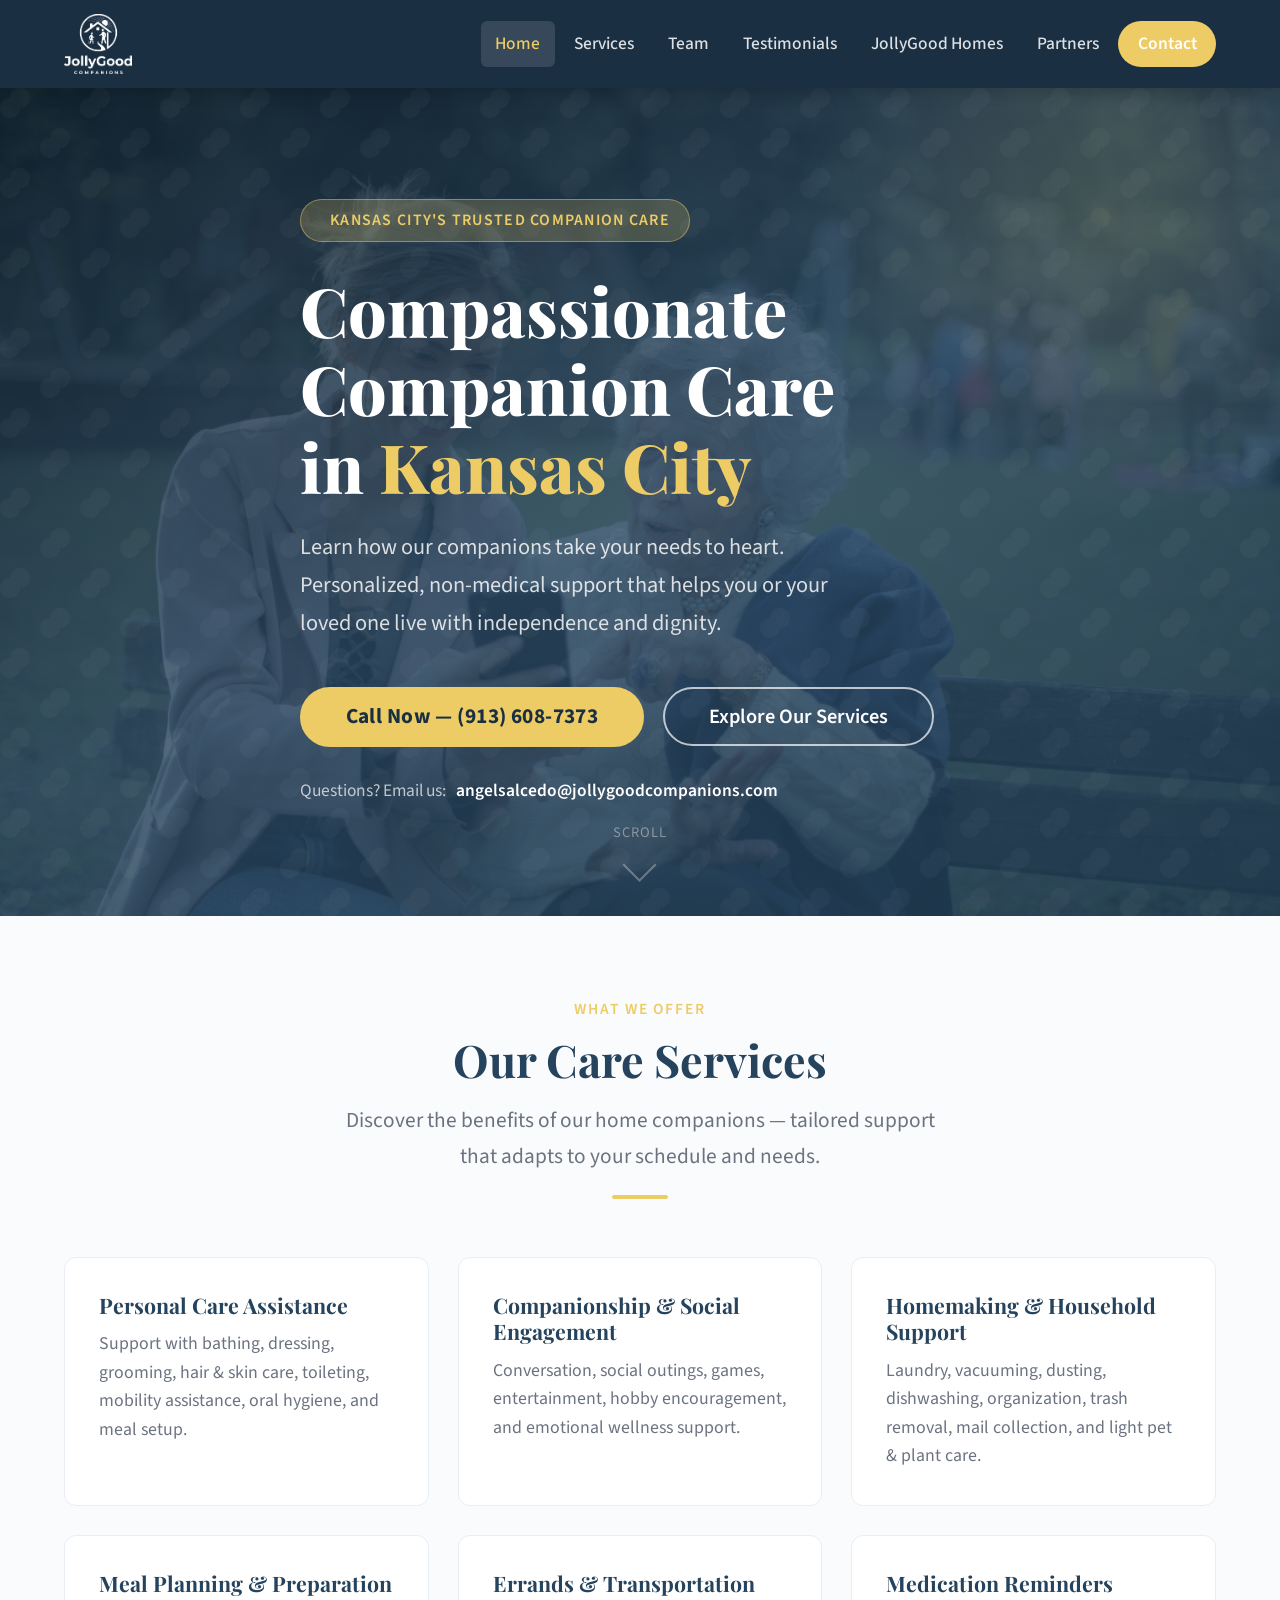
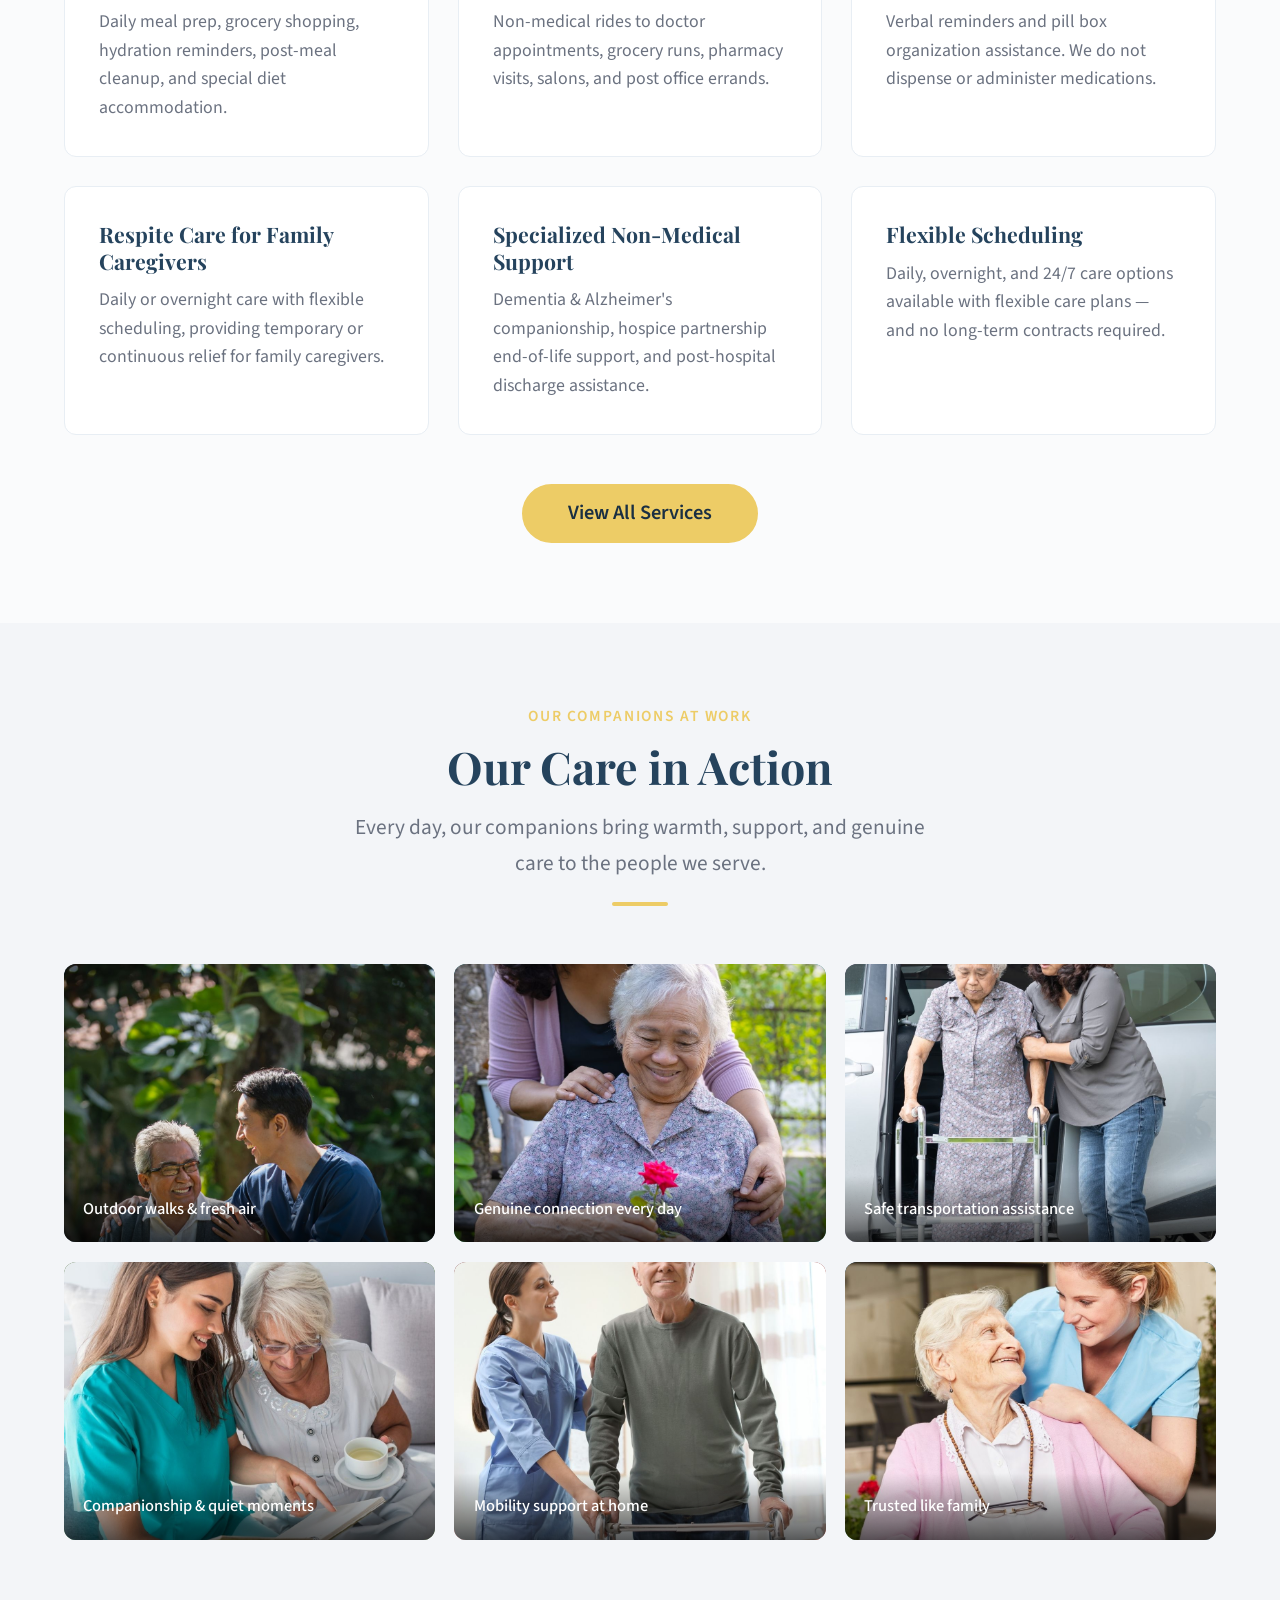
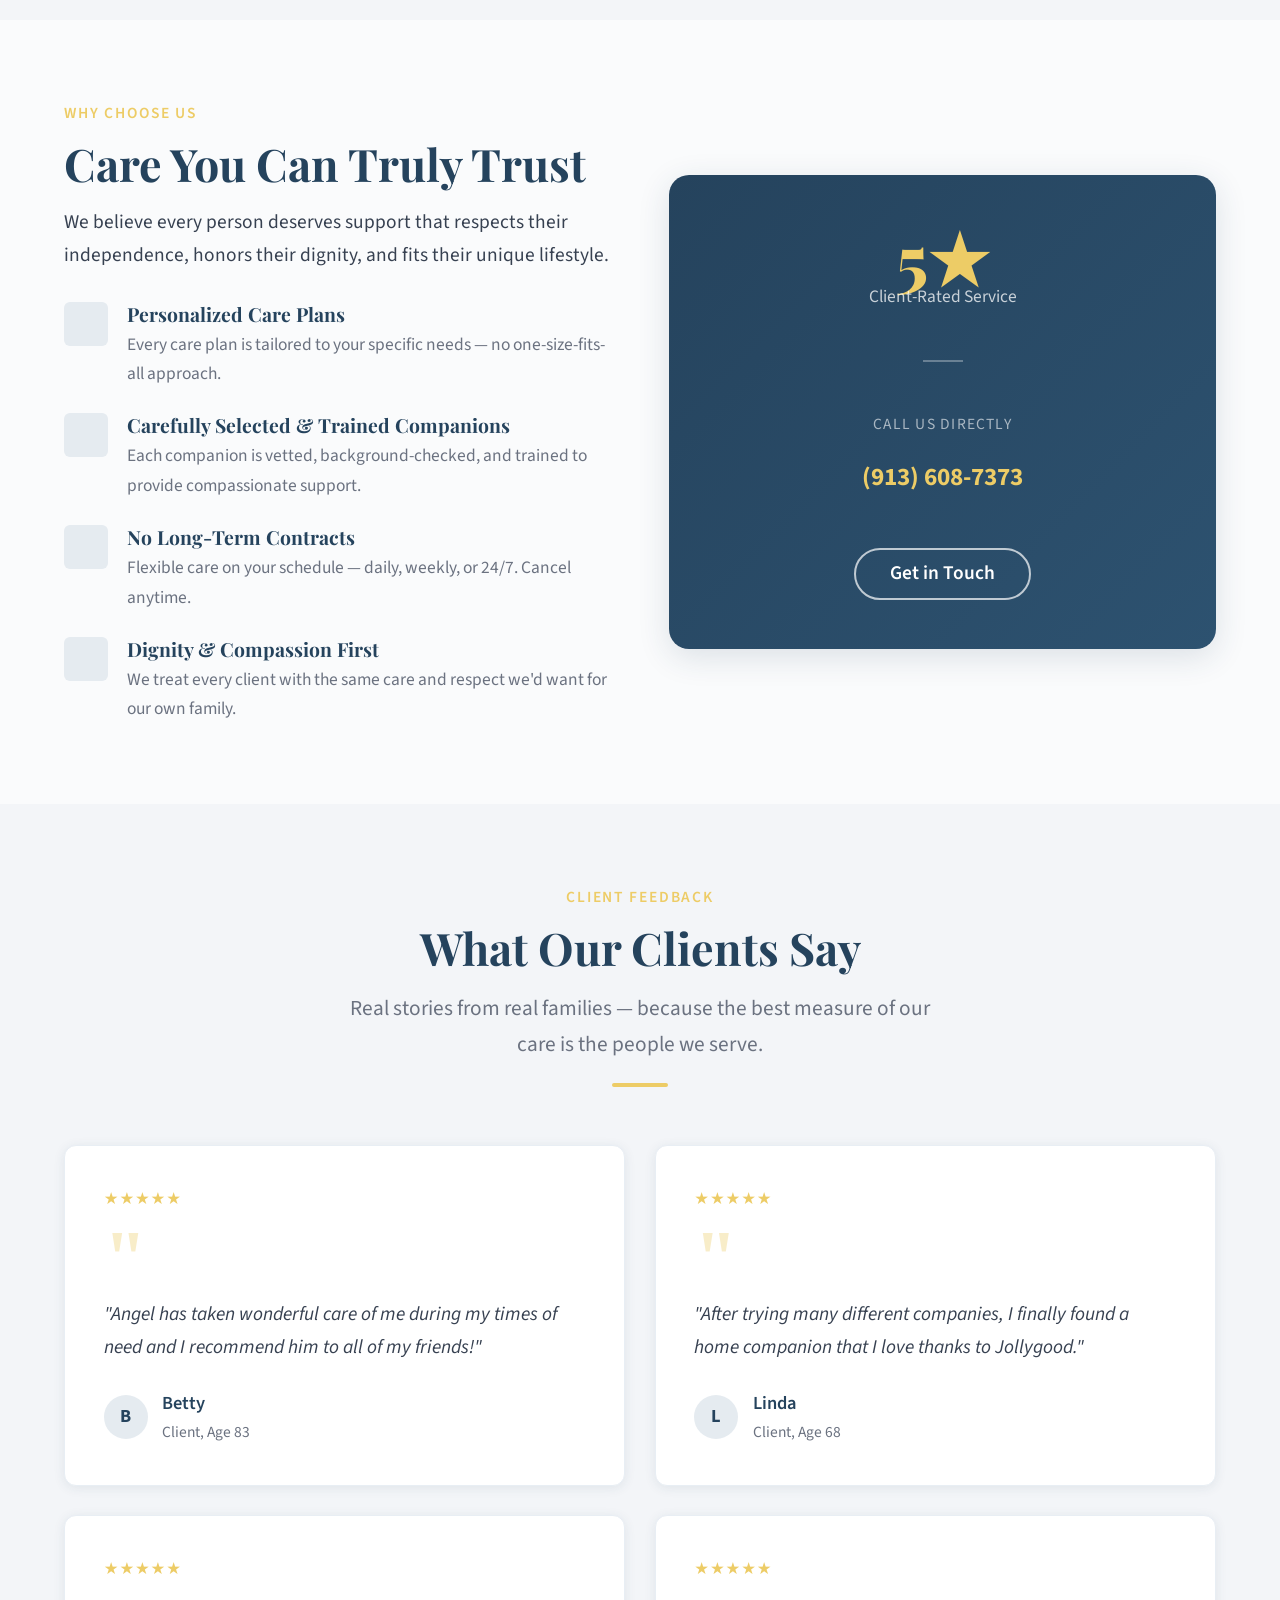
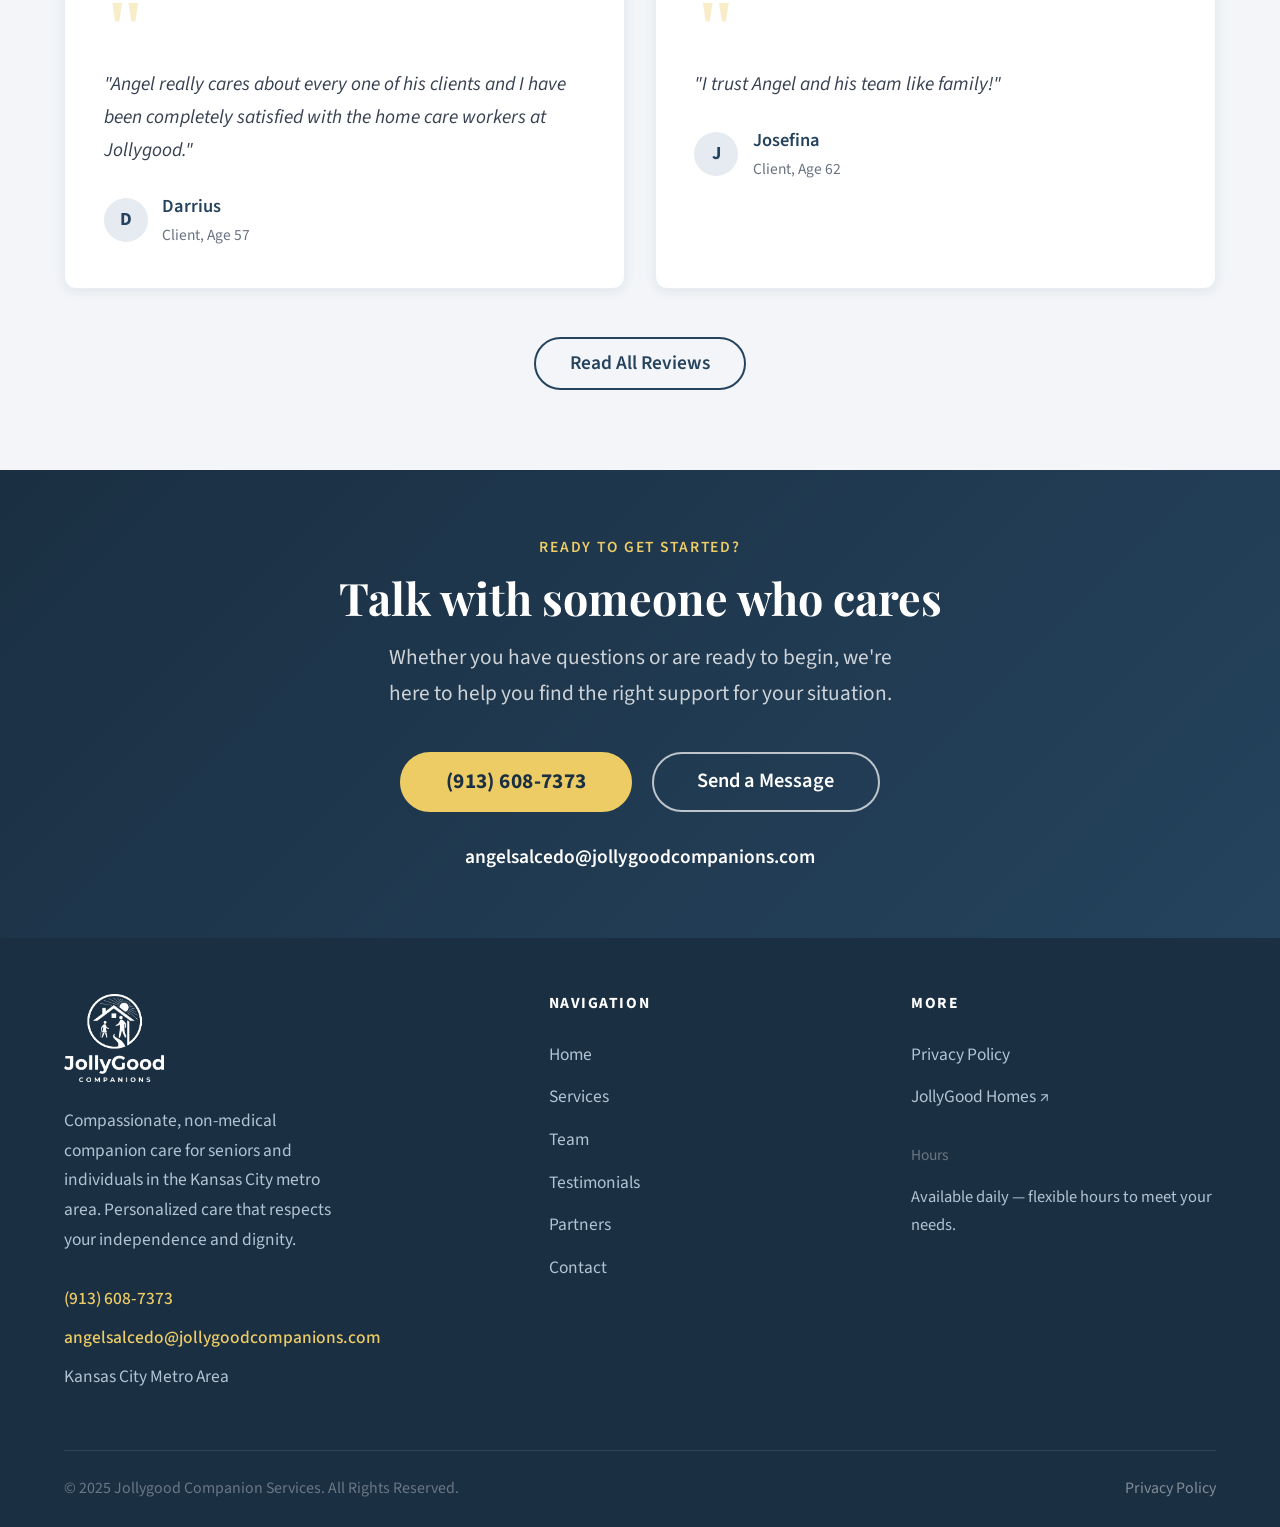
==== commit ba895aa0: "Add stock photos — hero background + gallery images - Copy 8 photos to images/photos/ with clean web" ====
--- a/index.html
+++ b/index.html
@@ -26,7 +26,9 @@
       min-height: 92vh;
       display: flex;
       align-items: center;
-      background: linear-gradient(155deg, #0d1f2d 0%, #25435D 50%, #1e3a50 100%);
+      background:
+        linear-gradient(155deg, rgba(13,31,45,0.88) 0%, rgba(37,67,93,0.82) 50%, rgba(30,58,80,0.88) 100%),
+        url('images/photos/hero-background.jpg') center/cover no-repeat;
       overflow: hidden;
     }
 
@@ -259,6 +261,38 @@
     .fade-in.in-view {
       opacity: 1;
       transform: none;
+    }
+
+    /* Gallery photos */
+    .gallery-item:nth-child(1) .gallery-item-inner {
+      background-image: url('images/photos/gallery-outdoor-walk.jpg');
+      background-size: cover;
+      background-position: center top;
+    }
+    .gallery-item:nth-child(2) .gallery-item-inner {
+      background-image: url('images/photos/gallery-garden-rose.jpg');
+      background-size: cover;
+      background-position: center;
+    }
+    .gallery-item:nth-child(3) .gallery-item-inner {
+      background-image: url('images/photos/gallery-car-walker.jpg');
+      background-size: cover;
+      background-position: center;
+    }
+    .gallery-item:nth-child(4) .gallery-item-inner {
+      background-image: url('images/photos/gallery-reading-tea.jpg');
+      background-size: cover;
+      background-position: center;
+    }
+    .gallery-item:nth-child(5) .gallery-item-inner {
+      background-image: url('images/photos/gallery-indoor-walker.jpg');
+      background-size: cover;
+      background-position: center;
+    }
+    .gallery-item:nth-child(6) .gallery-item-inner {
+      background-image: url('images/photos/gallery-wheelchair-smile.jpg');
+      background-size: cover;
+      background-position: center;
     }
 
     @media (max-width: 768px) {
@@ -480,27 +514,27 @@
 
         <div class="gallery-grid">
           <div class="gallery-item fade-in">
-            <div class="gallery-item-inner" aria-hidden="true"></div>
-            <div class="gallery-caption">Providing compassionate daily support</div>
+            <div class="gallery-item-inner" role="img" aria-label="Companion walking outdoors with a smiling senior"></div>
+            <div class="gallery-caption">Outdoor walks &amp; fresh air</div>
           </div>
           <div class="gallery-item fade-in">
-            <div class="gallery-item-inner" aria-hidden="true"></div>
-            <div class="gallery-caption">Building meaningful connections</div>
+            <div class="gallery-item-inner" role="img" aria-label="Caregiver sharing a warm moment with a senior in the garden"></div>
+            <div class="gallery-caption">Genuine connection every day</div>
           </div>
           <div class="gallery-item fade-in">
-            <div class="gallery-item-inner" aria-hidden="true"></div>
-            <div class="gallery-caption">Care with dignity and respect</div>
+            <div class="gallery-item-inner" role="img" aria-label="Companion helping a senior with a walker out of a car"></div>
+            <div class="gallery-caption">Safe transportation assistance</div>
           </div>
           <div class="gallery-item fade-in">
-            <div class="gallery-item-inner" aria-hidden="true"></div>
-            <div class="gallery-caption">Here to help with daily needs</div>
+            <div class="gallery-item-inner" role="img" aria-label="Companion reading with a senior over a cup of tea"></div>
+            <div class="gallery-caption">Companionship &amp; quiet moments</div>
           </div>
           <div class="gallery-item fade-in">
-            <div class="gallery-item-inner" aria-hidden="true"></div>
-            <div class="gallery-caption">Professional and caring service</div>
+            <div class="gallery-item-inner" role="img" aria-label="Companion helping a senior with a walker indoors"></div>
+            <div class="gallery-caption">Mobility support at home</div>
           </div>
           <div class="gallery-item fade-in">
-            <div class="gallery-item-inner" aria-hidden="true"></div>
+            <div class="gallery-item-inner" role="img" aria-label="Companion smiling with an elderly woman in a wheelchair outdoors"></div>
             <div class="gallery-caption">Trusted like family</div>
           </div>
         </div>
--- a/css/global.css
+++ b/css/global.css
@@ -808,11 +808,9 @@
 .gallery-item-inner {
   position: absolute;
   inset: 0;
-  display: flex;
-  align-items: center;
-  justify-content: center;
-  font-size: 3rem;
-  opacity: 0.3;
+  background-size: cover;
+  background-position: center;
+  background-repeat: no-repeat;
 }
 
 /* --------------------------------------------------------------------------
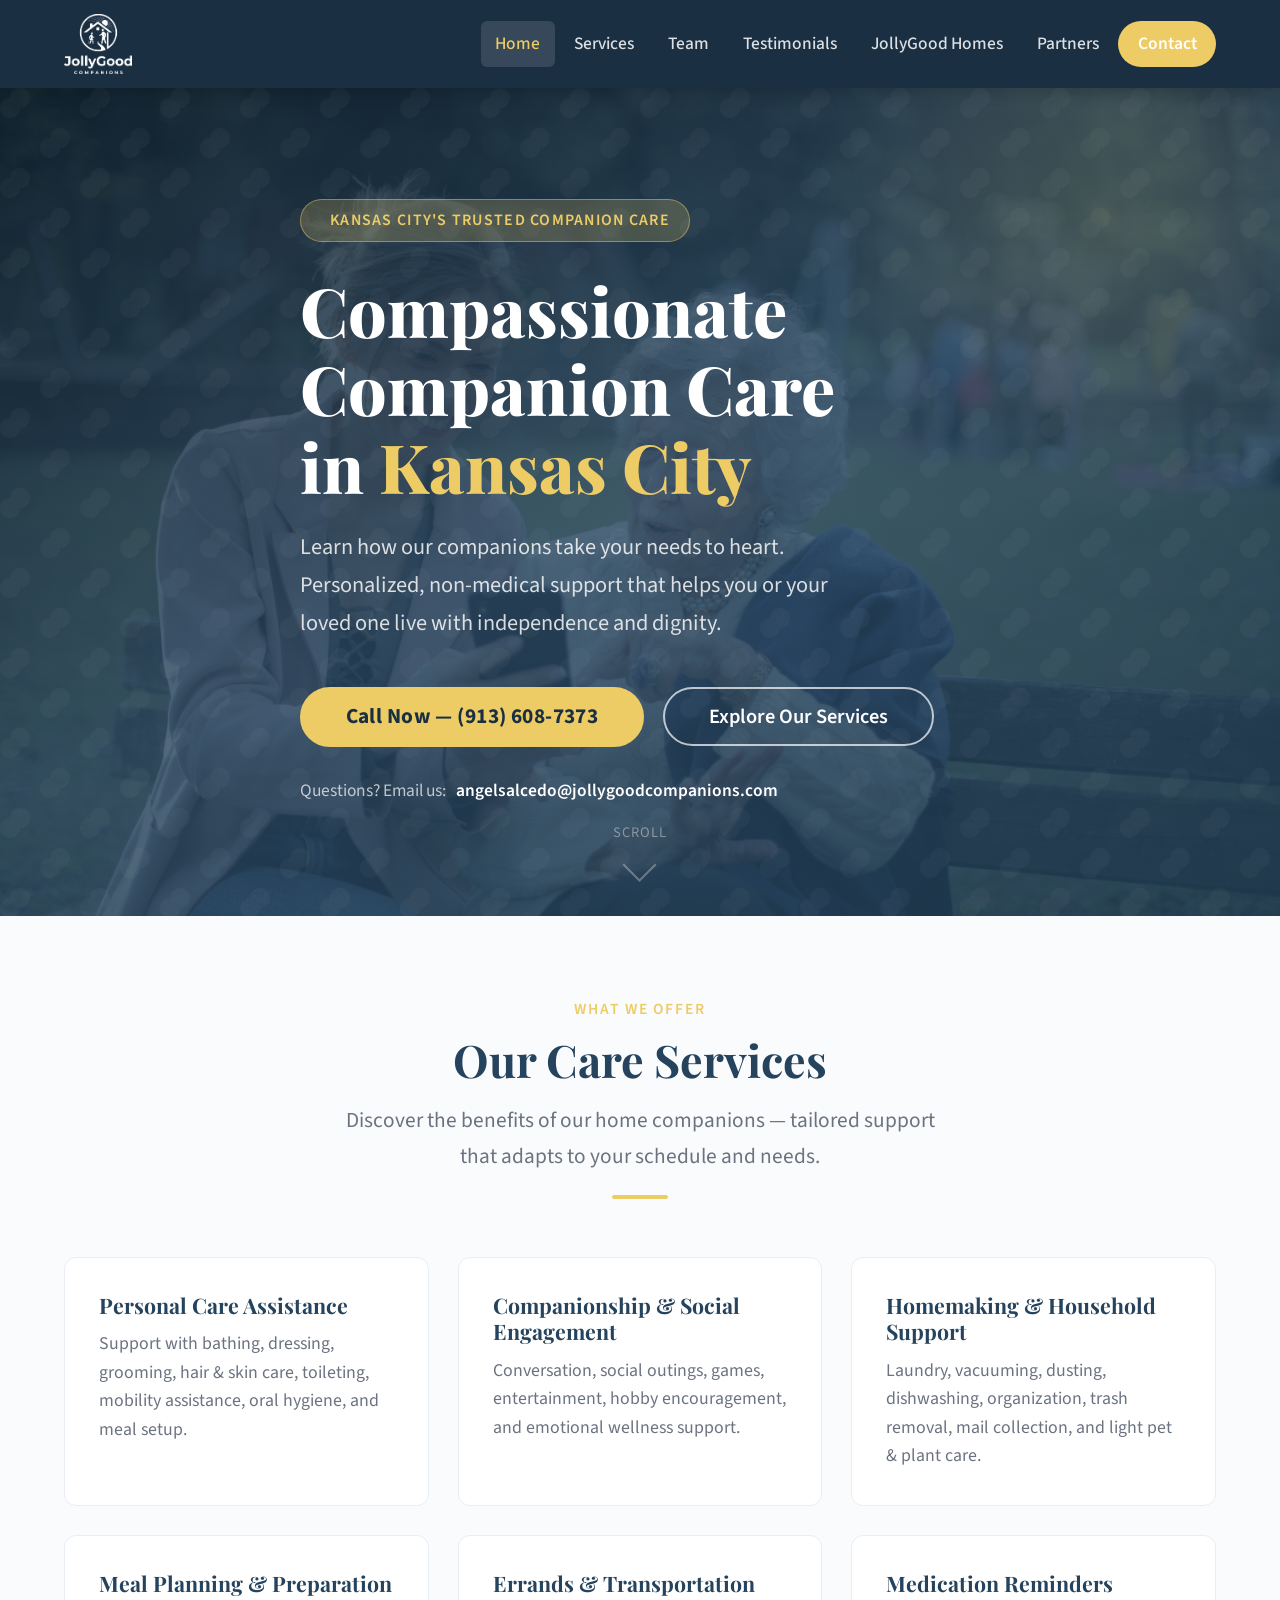
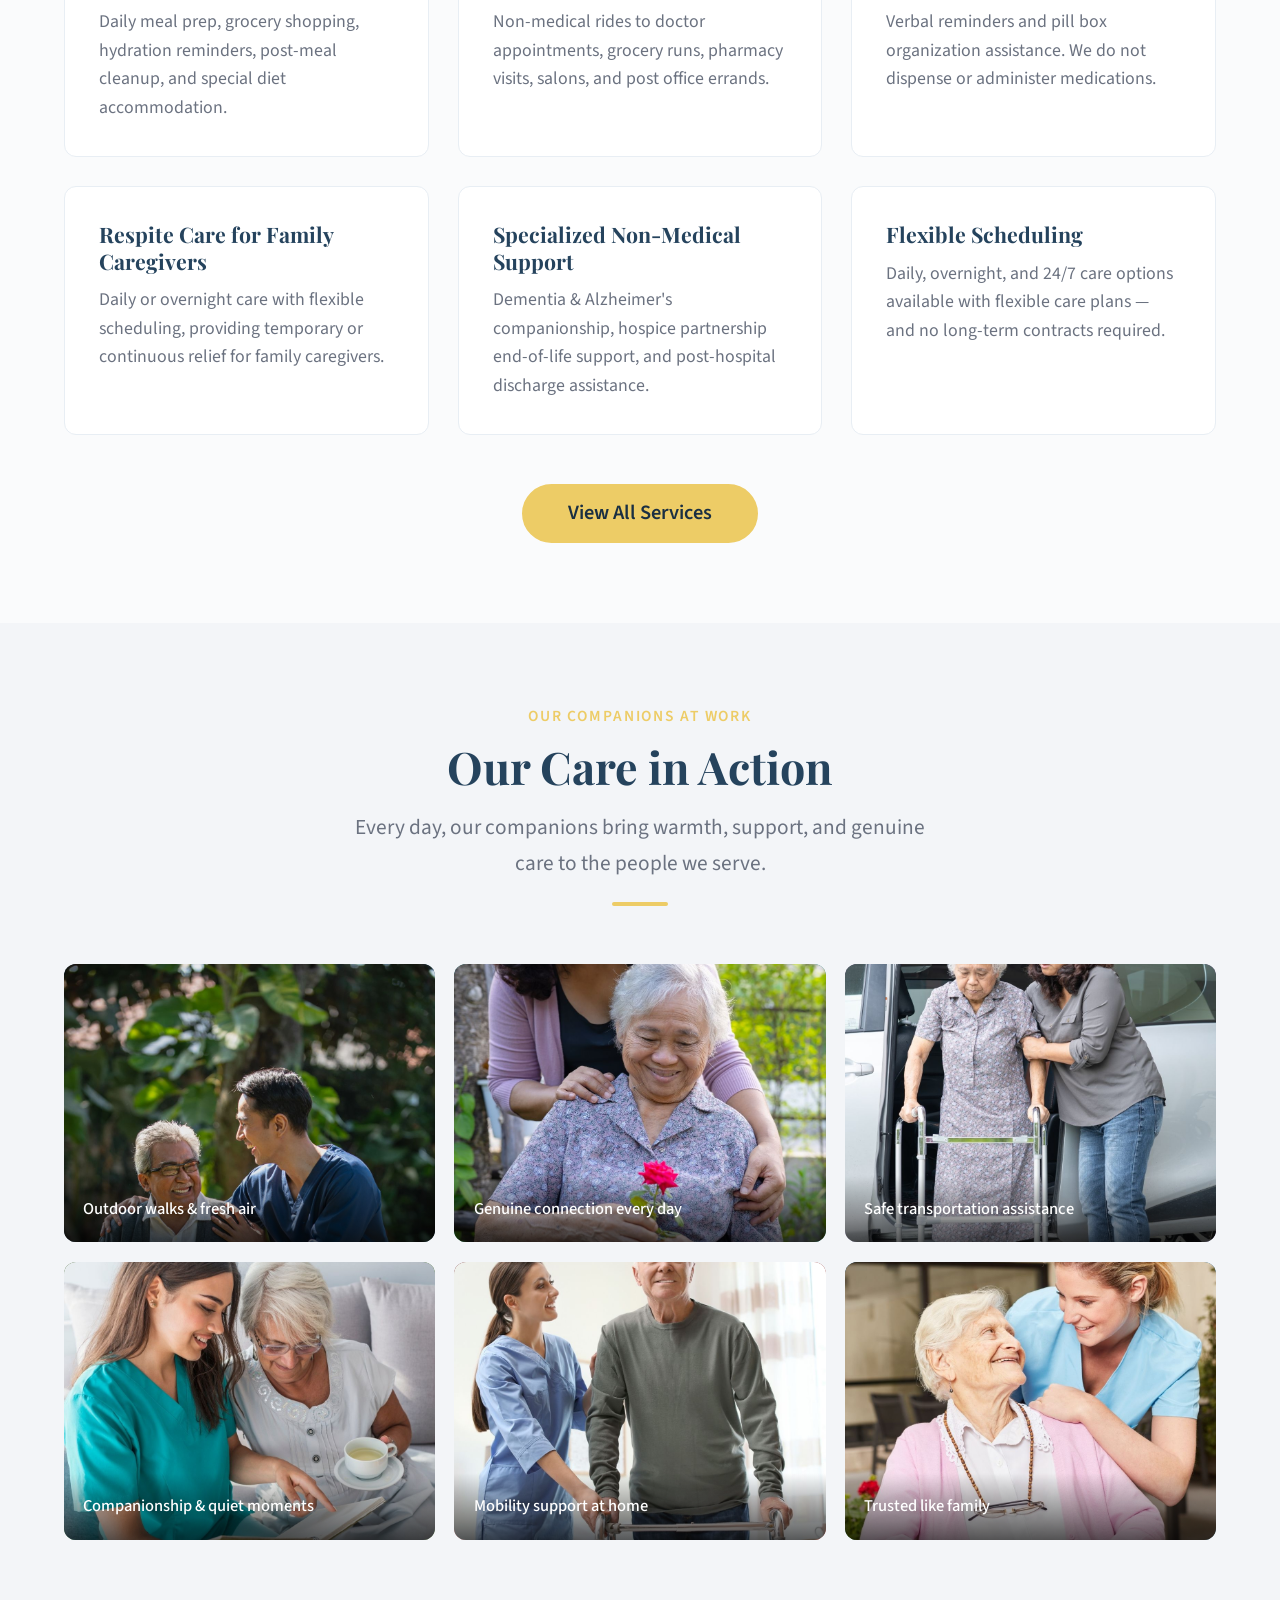
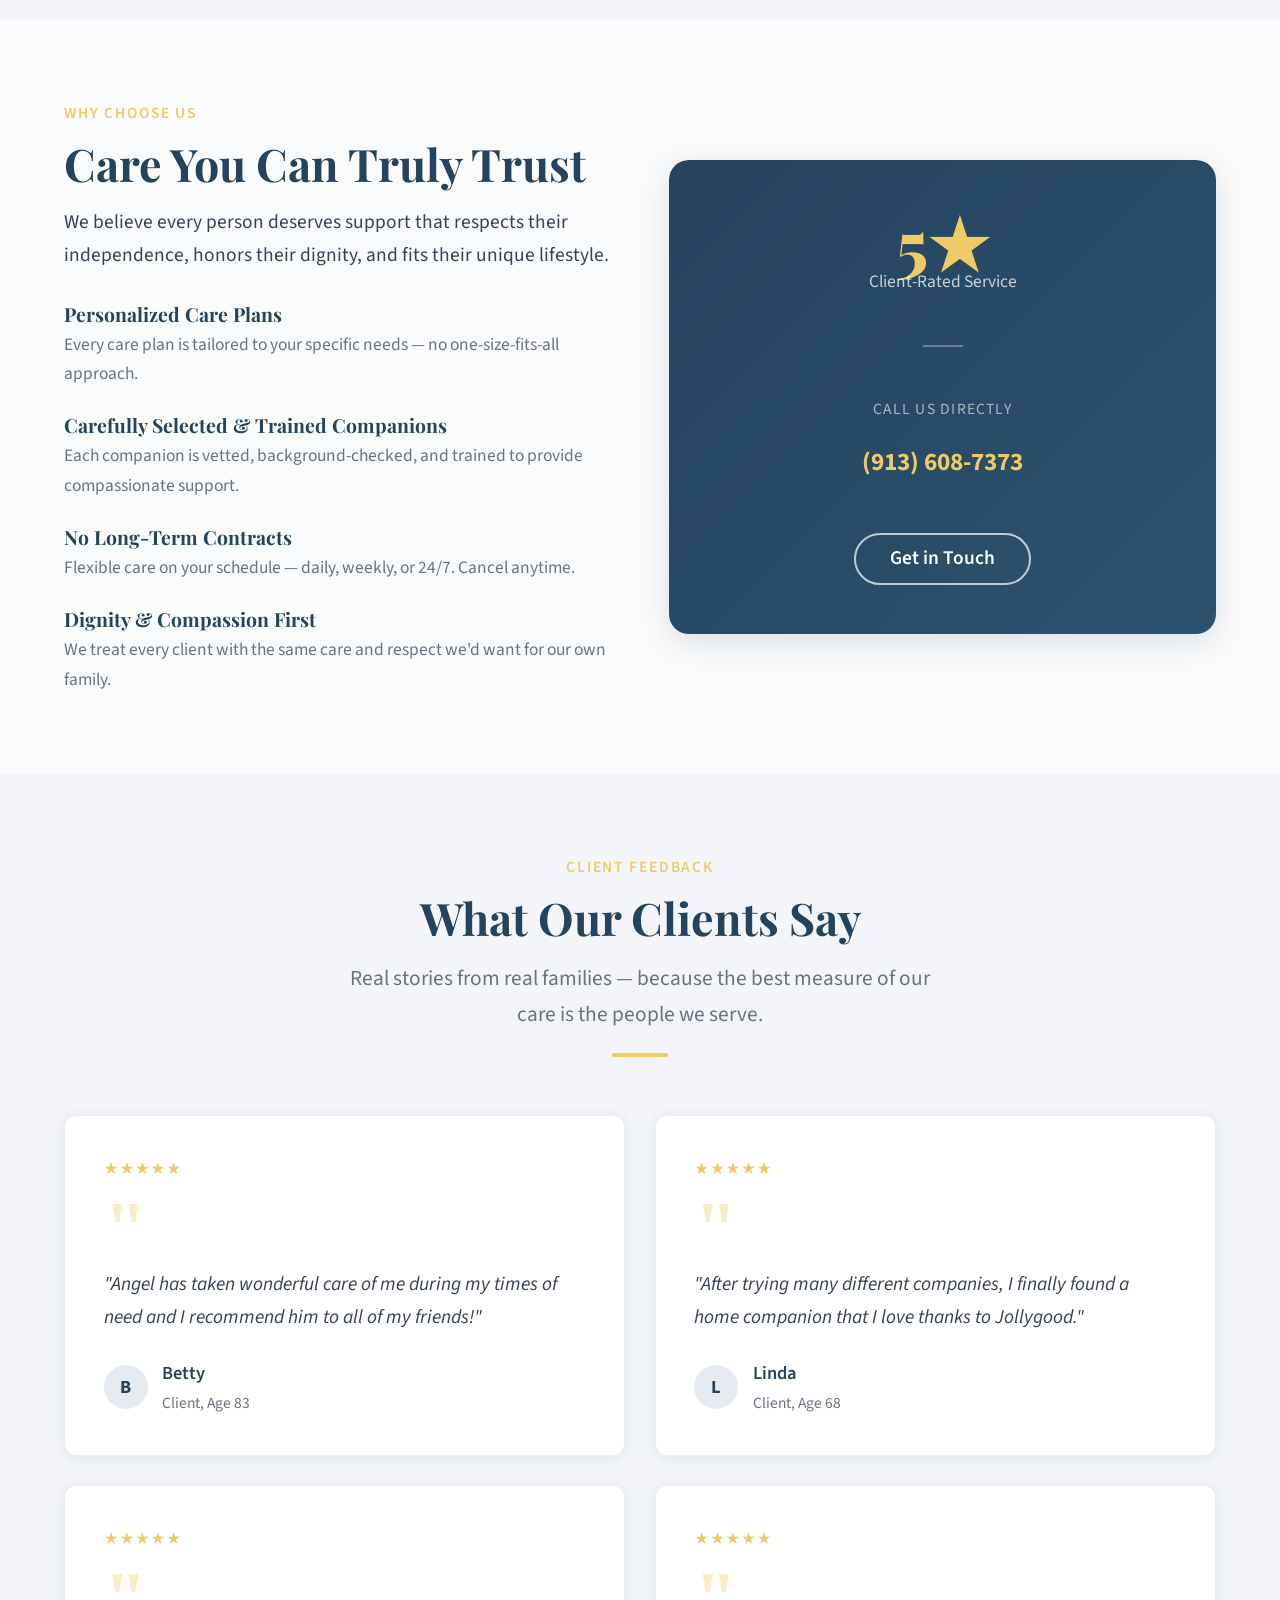
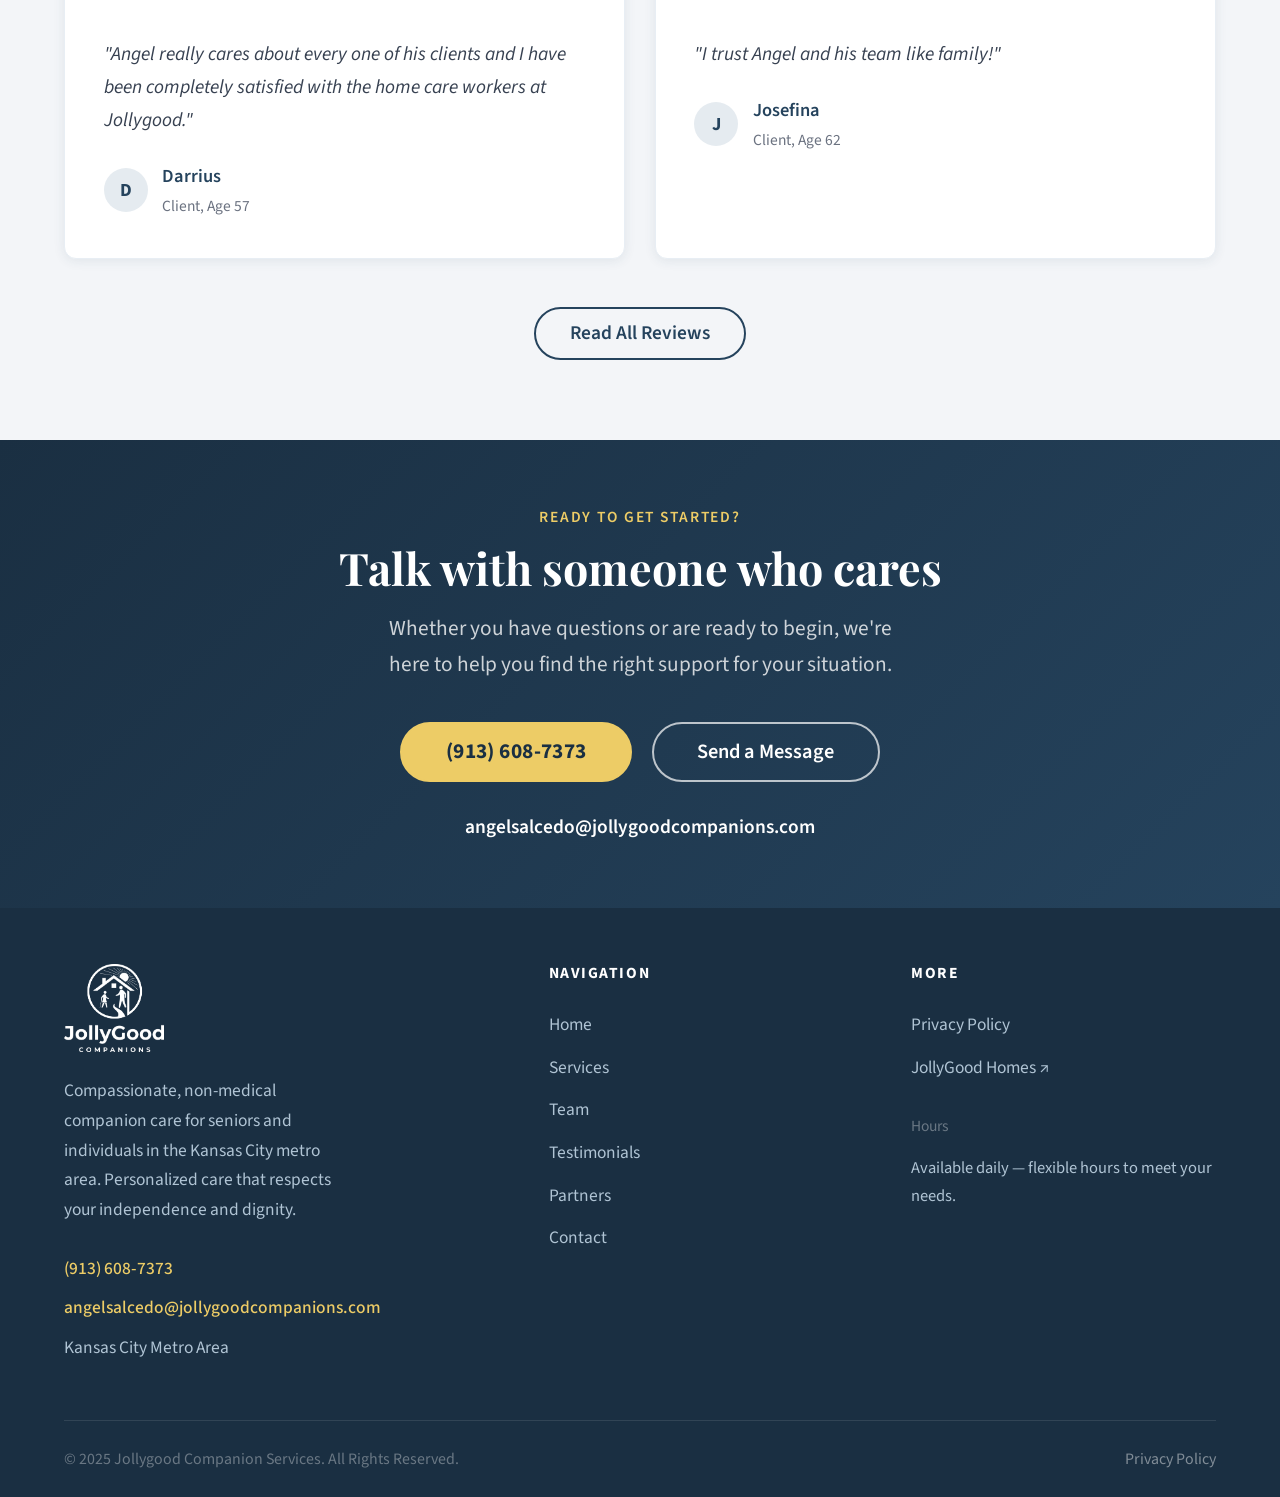
==== commit 24c2be8a: "Fix grey icon blocks — set display:none directly in each page style block Replaced styled icon place" ====
--- a/index.html
+++ b/index.html
@@ -174,16 +174,7 @@
     }
 
     .why-icon {
-      width: 44px;
-      height: 44px;
-      background: var(--color-primary-light);
-      color: var(--color-primary);
-      border-radius: var(--radius-sm);
-      display: flex;
-      align-items: center;
-      justify-content: center;
-      font-size: 1.3rem;
-      flex-shrink: 0;
+      display: none;
     }
 
     .why-text h4 {
--- a/css/global.css
+++ b/css/global.css
@@ -1326,3 +1326,16 @@
     right: 1rem;
   }
 }
+
+/* --------------------------------------------------------------------------
+   Hide empty icon placeholder blocks (no content — show as grey boxes)
+   These were styled to hold emoji icons but the content was never added.
+   Using !important to override the display:flex in page-level <style> blocks.
+   -------------------------------------------------------------------------- */
+.service-full-icon,
+.why-icon,
+.contact-detail-icon,
+.lp-service-icon,
+.partner-logo-placeholder {
+  display: none !important;
+}
